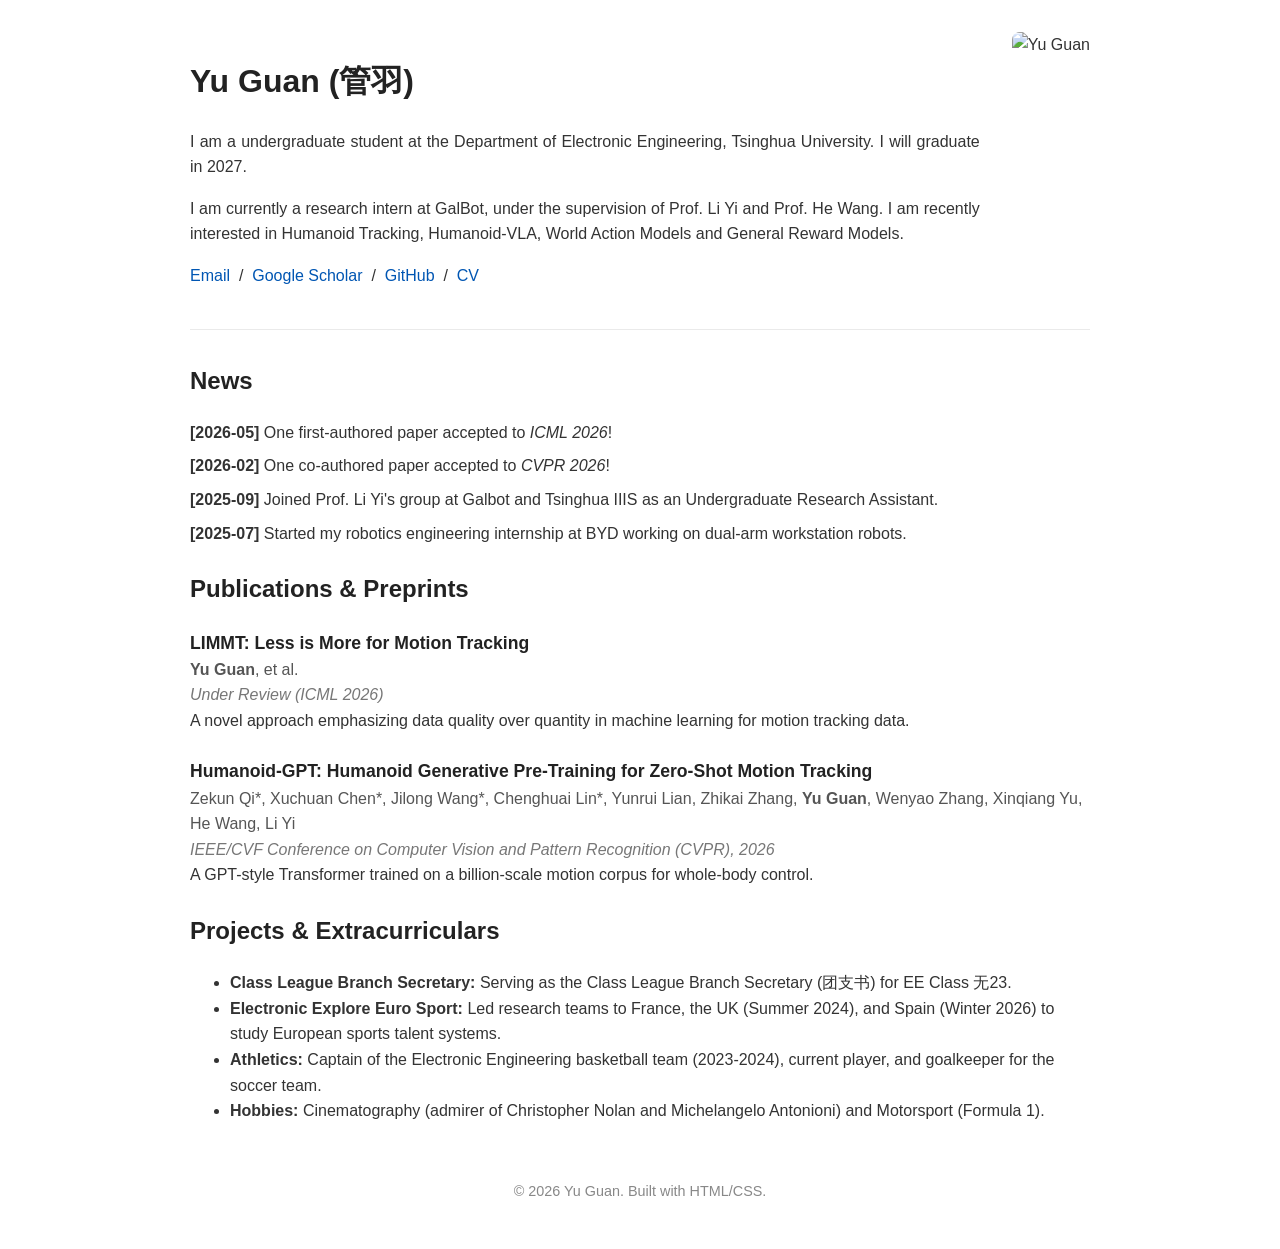
==== index.html @ f868281d "Update index.html" ====
<!DOCTYPE HTML>
<html lang="en">
<head>
  <meta charset="UTF-8">
  <title>Yu Guan (管羽) - Portfolio</title>
  <style>
    body { font-family: 'Helvetica Neue', Helvetica, Arial, sans-serif; line-height: 1.6; max-width: 900px; margin: 0 auto; padding: 2rem; color: #333; }
    h1, h2, h3 { color: #222; margin-top: 1.5rem; }
    .header { display: flex; align-items: flex-start; justify-content: space-between; border-bottom: 1px solid #eaeaea; padding-bottom: 1.5rem; margin-bottom: 2rem; }
    .bio-text { flex: 1; padding-right: 2rem; }
    .bio-text p { margin-bottom: 1rem; text-align: justify; }
    .profile-pic { width: 220px; border-radius: 8px; }
    a { color: #0056b3; text-decoration: none; }
    a:hover { text-decoration: underline; }
    .news-list, .pub-list { list-style-type: none; padding-left: 0; }
    .news-list li { margin-bottom: 0.5rem; }
    .pub-item { margin-bottom: 1.5rem; }
    .pub-title { font-weight: bold; font-size: 1.1em; color: #222; }
    .pub-authors { color: #555; }
    .pub-venue { font-style: italic; color: #777; }
  </style>
</head>
<body>

  <div class="header">
    <div class="bio-text">
      <h1>Yu Guan (管羽)</h1>
      <p>I am a undergraduate student at the Department of Electronic Engineering, Tsinghua University. I will graduate in 2027.</p>
      <p>I am currently a research intern at GalBot, under the supervision of Prof. Li Yi and Prof. He Wang. I am recently interested in Humanoid Tracking, Humanoid-VLA, World Action Models and General Reward Models.</p>
      <p>
        <a href="rainguan467@gmail.com">Email</a> &nbsp;/&nbsp;
        <a href="#">Google Scholar</a> &nbsp;/&nbsp;
        <a href="#">GitHub</a> &nbsp;/&nbsp;
        <a href="#">CV</a>
      </p>
    </div>
    <div>
      <img src="https://via.placeholder.com/220" alt="Yu Guan" class="profile-pic">
    </div>
  </div>

  <h2>News</h2>
  <ul class="news-list">
    <li><strong>[2026-05]</strong> One first-authored paper accepted to <em>ICML 2026</em>!</li>
    <li><strong>[2026-02]</strong> One co-authored paper accepted to <em>CVPR 2026</em>!</li>
    <li><strong>[2025-09]</strong> Joined Prof. Li Yi's group at Galbot and Tsinghua IIIS as an Undergraduate Research Assistant.</li>
    <li><strong>[2025-07]</strong> Started my robotics engineering internship at BYD working on dual-arm workstation robots.</li>
  </ul>

  <h2>Publications & Preprints</h2>
  <div class="pub-list">
    <div class="pub-item">
      <div class="pub-title">LIMMT: Less is More for Motion Tracking</div>
      <div class="pub-authors"><strong>Yu Guan</strong>, et al.</div>
      <div class="pub-venue">Under Review (ICML 2026)</div>
      <div>A novel approach emphasizing data quality over quantity in machine learning for motion tracking data.</div>
    </div>
    
    <div class="pub-item">
      <div class="pub-title">Humanoid-GPT: Humanoid Generative Pre-Training for Zero-Shot Motion Tracking</div>
      <div class="pub-authors">Zekun Qi*, Xuchuan Chen*, Jilong Wang*, Chenghuai Lin*, Yunrui Lian, Zhikai Zhang, <strong>Yu Guan</strong>, Wenyao Zhang, Xinqiang Yu, He Wang, Li Yi</div>
      <div class="pub-venue">IEEE/CVF Conference on Computer Vision and Pattern Recognition (CVPR), 2026</div>
      <div>A GPT-style Transformer trained on a billion-scale motion corpus for whole-body control.</div>
    </div>
  </div>

  <h2>Projects & Extracurriculars</h2>
  <ul>
    <li><strong>Class League Branch Secretary:</strong> Serving as the Class League Branch Secretary (团支书) for EE Class 无23.</li>
    <li><strong>Electronic Explore Euro Sport:</strong> Led research teams to France, the UK (Summer 2024), and Spain (Winter 2026) to study European sports talent systems.</li>
    <li><strong>Athletics:</strong> Captain of the Electronic Engineering basketball team (2023-2024), current player, and goalkeeper for the soccer team.</li>
    <li><strong>Hobbies:</strong> Cinematography (admirer of Christopher Nolan and Michelangelo Antonioni) and Motorsport (Formula 1).</li>
  </ul>

  <br>
  <p style="text-align: center; color: #888; font-size: 0.9em;">
    &copy; 2026 Yu Guan. Built with HTML/CSS.
  </p>

</body>
</html>
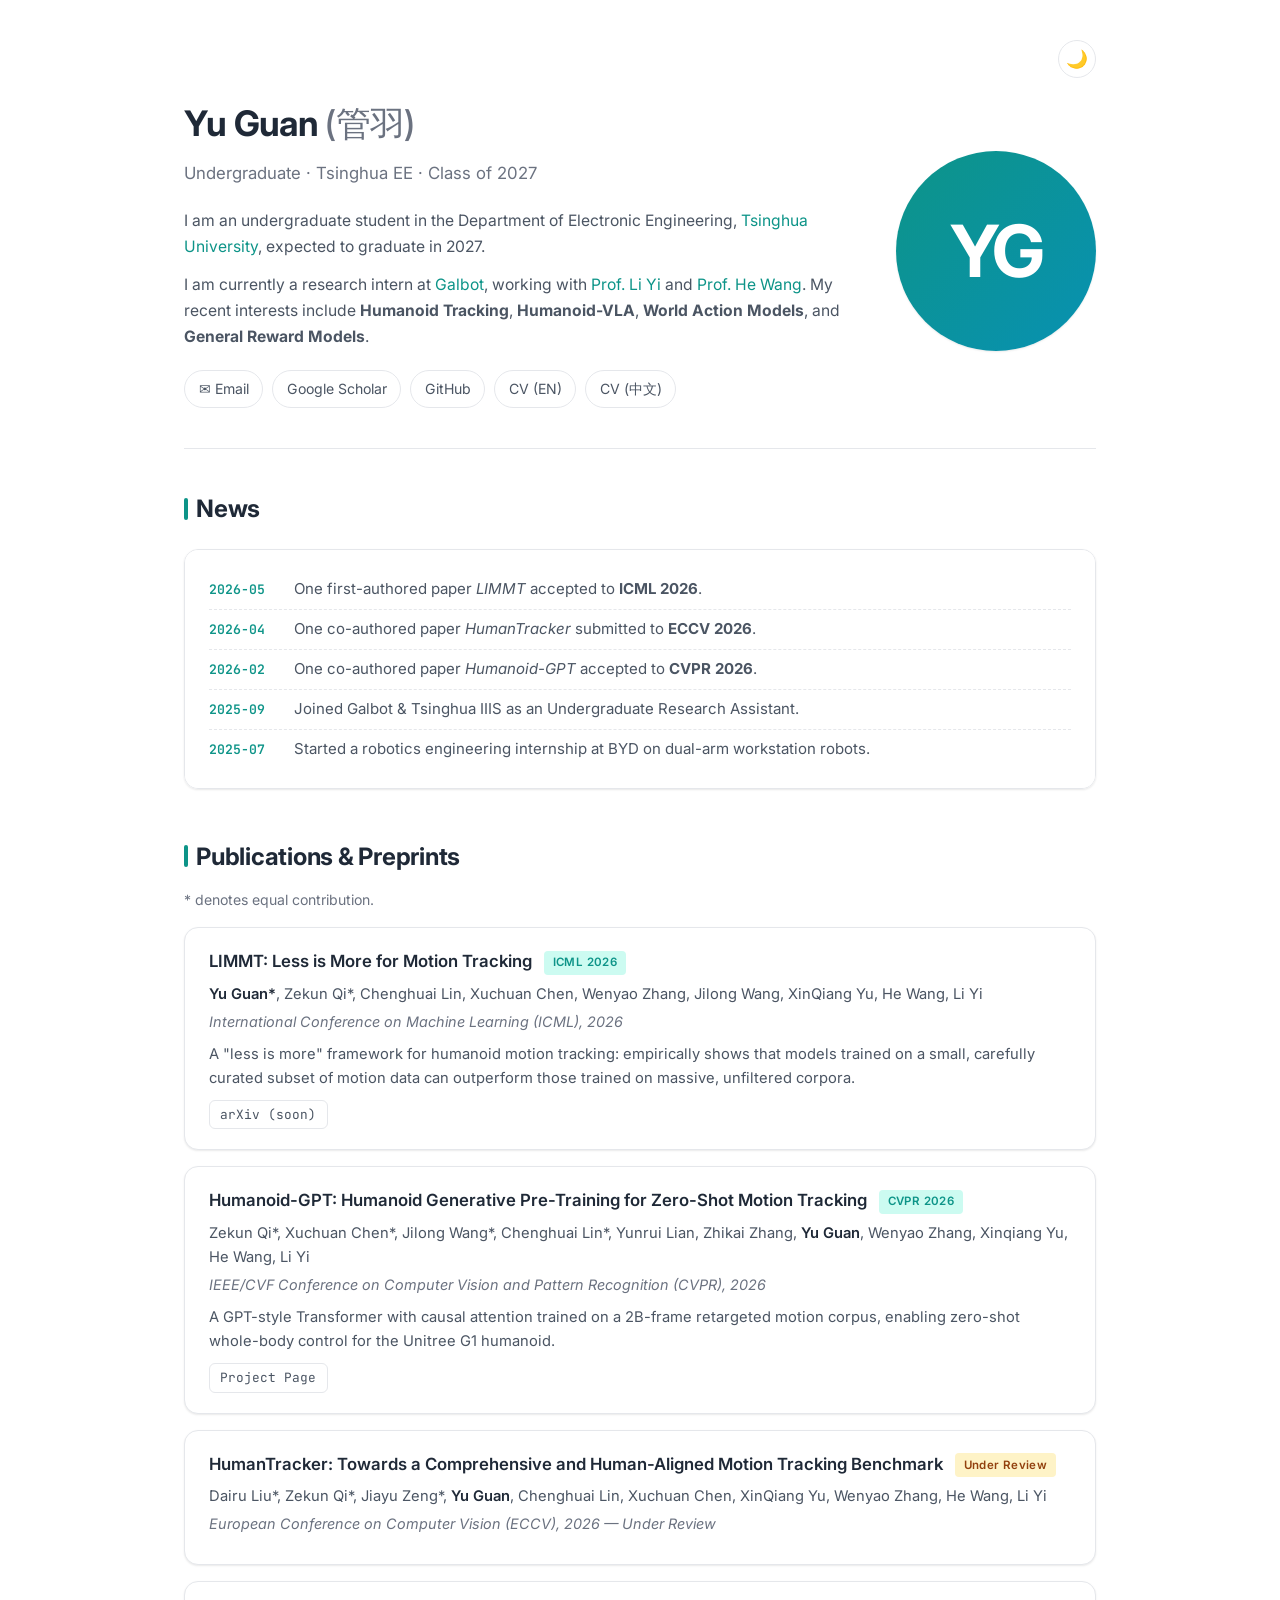
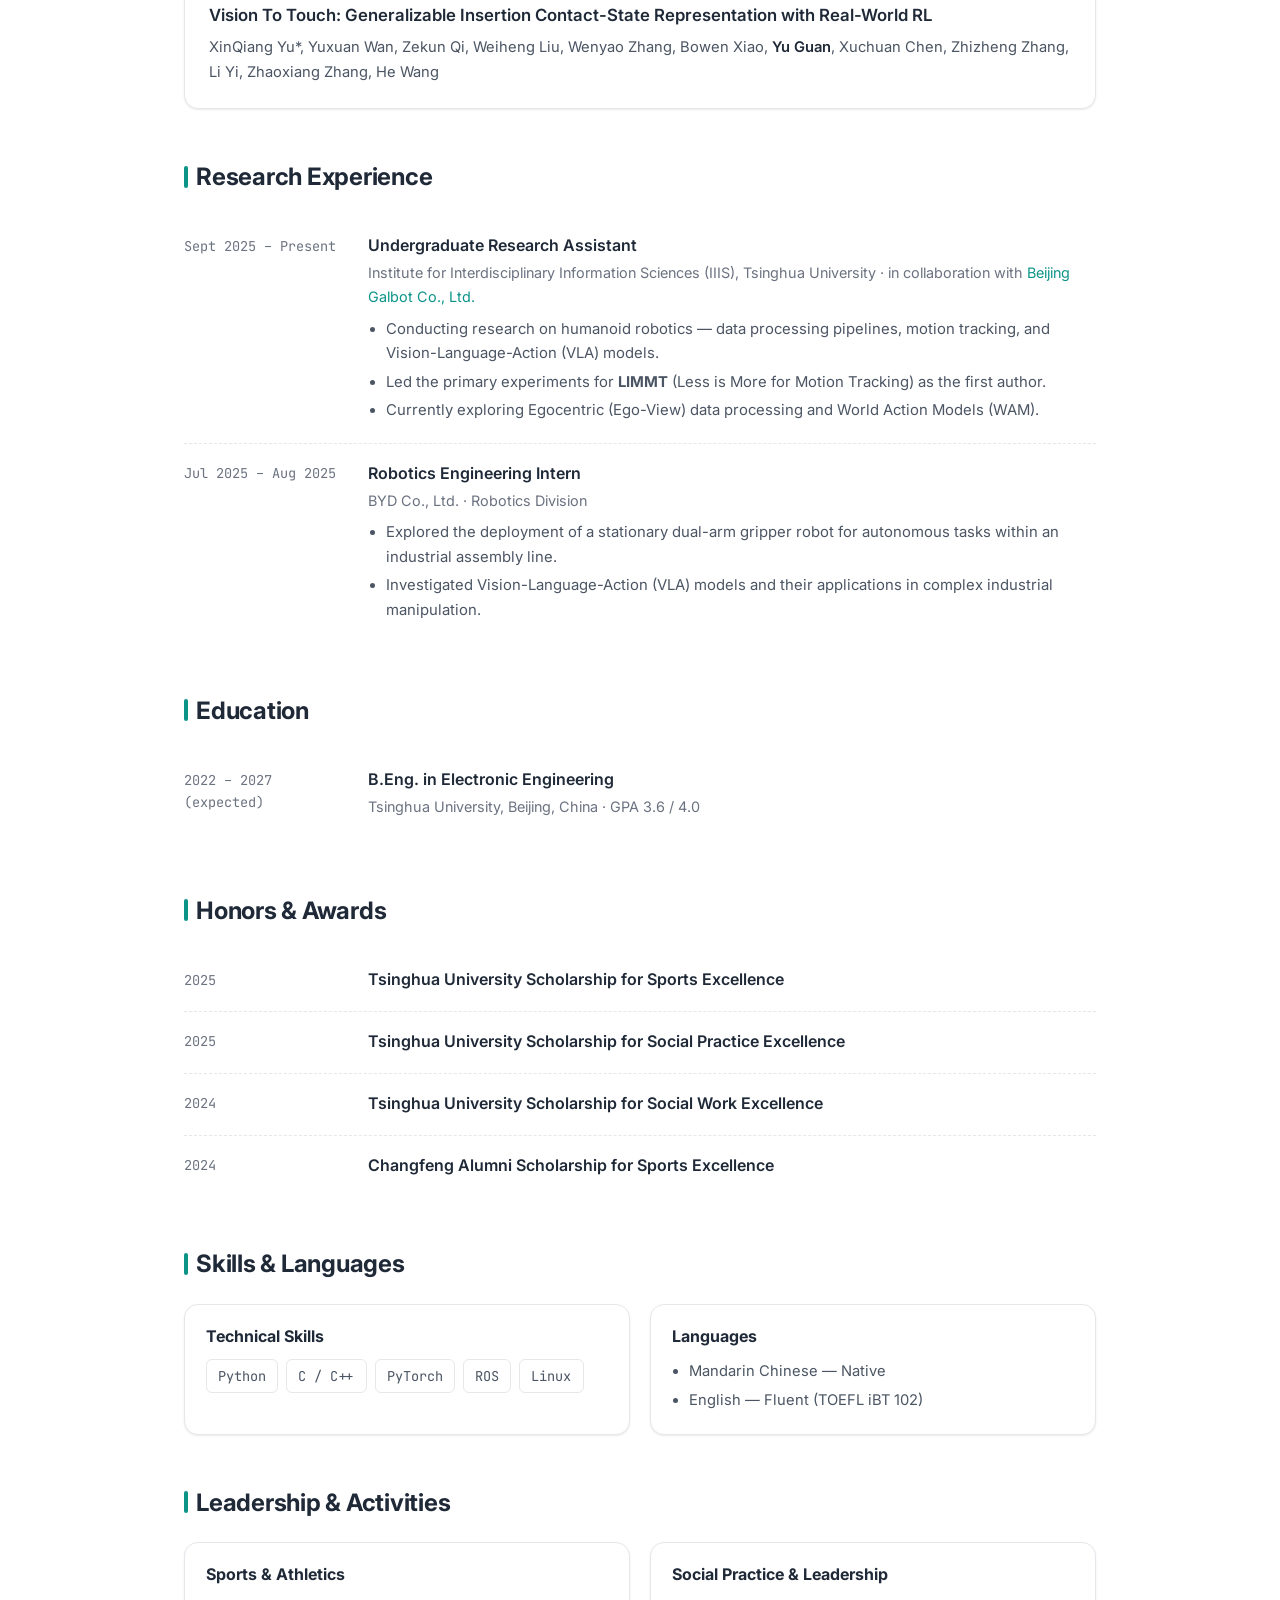
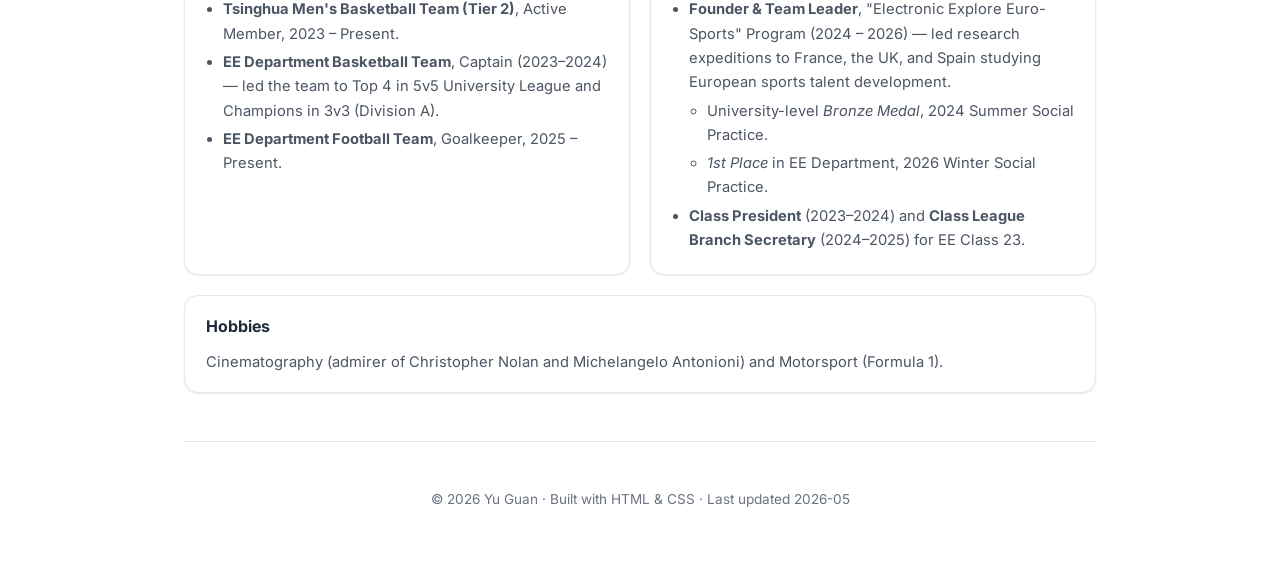
==== commit 2c1b799c: "Revamp homepage: full content, modern dark-mode UI, SEO - Rewrite index.html with a card-based respo" ====
--- a/index.html
+++ b/index.html
@@ -1,81 +1,695 @@
-<!DOCTYPE HTML>
+<!DOCTYPE html>
 <html lang="en">
 <head>
   <meta charset="UTF-8">
-  <title>Yu Guan (管羽) - Portfolio</title>
+  <meta name="viewport" content="width=device-width, initial-scale=1.0">
+  <meta name="description" content="Yu Guan (管羽) — Undergraduate at Tsinghua EE. Research on humanoid motion tracking, Vision-Language-Action models, and World Action Models.">
+  <meta name="author" content="Yu Guan">
+  <meta name="keywords" content="Yu Guan, 管羽, Tsinghua, Humanoid Robot, Motion Tracking, Embodied AI, VLA, World Action Models, LIMMT, Humanoid-GPT">
+
+  <meta property="og:type" content="profile">
+  <meta property="og:title" content="Yu Guan (管羽) | Tsinghua EE">
+  <meta property="og:description" content="Undergraduate researcher in humanoid motion tracking, VLA, and World Action Models at Tsinghua University.">
+  <meta property="og:url" content="https://giraffeguan.github.io/guanyu.github.io/">
+  <meta property="og:locale" content="en_US">
+
+  <meta name="twitter:card" content="summary">
+  <meta name="twitter:title" content="Yu Guan (管羽) | Tsinghua EE">
+  <meta name="twitter:description" content="Undergraduate researcher in humanoid motion tracking, VLA, and World Action Models at Tsinghua University.">
+
+  <link rel="canonical" href="https://giraffeguan.github.io/guanyu.github.io/">
+
+  <title>Yu Guan (管羽) | Tsinghua EE — Humanoid Robotics &amp; VLA</title>
+
+  <link rel="icon" href="data:image/svg+xml,<svg xmlns=%22http://www.w3.org/2000/svg%22 viewBox=%220 0 100 100%22><text y=%22.9em%22 font-size=%2290%22>🦒</text></svg>">
+
+  <script type="application/ld+json">
+  {
+    "@context": "https://schema.org",
+    "@type": "Person",
+    "name": "Yu Guan",
+    "alternateName": ["管羽", "Guan Yu"],
+    "url": "https://giraffeguan.github.io/guanyu.github.io/",
+    "image": "https://giraffeguan.github.io/guanyu.github.io/",
+    "jobTitle": "Undergraduate Research Assistant",
+    "description": "Undergraduate researcher at Tsinghua University, focusing on humanoid motion tracking, Vision-Language-Action (VLA) models, and World Action Models.",
+    "email": "mailto:rainguan467@gmail.com",
+    "alumniOf": {
+      "@type": "CollegeOrUniversity",
+      "name": "Tsinghua University",
+      "sameAs": "https://www.tsinghua.edu.cn/en/"
+    },
+    "affiliation": [
+      {
+        "@type": "CollegeOrUniversity",
+        "name": "Tsinghua University, Department of Electronic Engineering"
+      },
+      {
+        "@type": "Organization",
+        "name": "Beijing Galbot Co., Ltd.",
+        "url": "https://www.galbot.com/"
+      }
+    ],
+    "knowsAbout": [
+      "Humanoid Robotics",
+      "Motion Tracking",
+      "Vision-Language-Action Models",
+      "World Action Models",
+      "Embodied AI",
+      "Reinforcement Learning"
+    ],
+    "sameAs": [
+      "https://github.com/GiraffeGuan"
+    ]
+  }
+  </script>
+
+  <link rel="preconnect" href="https://fonts.googleapis.com">
+  <link rel="preconnect" href="https://fonts.gstatic.com" crossorigin>
+  <link href="https://fonts.googleapis.com/css2?family=Inter:wght@400;500;600;700&family=JetBrains+Mono:wght@400;500&display=swap" rel="stylesheet">
+
   <style>
-    body { font-family: 'Helvetica Neue', Helvetica, Arial, sans-serif; line-height: 1.6; max-width: 900px; margin: 0 auto; padding: 2rem; color: #333; }
-    h1, h2, h3 { color: #222; margin-top: 1.5rem; }
-    .header { display: flex; align-items: flex-start; justify-content: space-between; border-bottom: 1px solid #eaeaea; padding-bottom: 1.5rem; margin-bottom: 2rem; }
-    .bio-text { flex: 1; padding-right: 2rem; }
-    .bio-text p { margin-bottom: 1rem; text-align: justify; }
-    .profile-pic { width: 220px; border-radius: 8px; }
-    a { color: #0056b3; text-decoration: none; }
-    a:hover { text-decoration: underline; }
-    .news-list, .pub-list { list-style-type: none; padding-left: 0; }
-    .news-list li { margin-bottom: 0.5rem; }
-    .pub-item { margin-bottom: 1.5rem; }
-    .pub-title { font-weight: bold; font-size: 1.1em; color: #222; }
-    .pub-authors { color: #555; }
-    .pub-venue { font-style: italic; color: #777; }
+    :root {
+      --bg: #ffffff;
+      --bg-elev: #fafafa;
+      --bg-card: #ffffff;
+      --border: #e5e7eb;
+      --text: #1f2937;
+      --text-soft: #4b5563;
+      --text-mute: #6b7280;
+      --accent: #0d9488;
+      --accent-soft: #ccfbf1;
+      --shadow: 0 1px 3px rgba(0,0,0,.04), 0 1px 2px rgba(0,0,0,.06);
+      --shadow-hover: 0 10px 25px rgba(0,0,0,.08), 0 4px 10px rgba(0,0,0,.04);
+      --radius: 14px;
+    }
+
+    [data-theme="dark"] {
+      --bg: #0b1116;
+      --bg-elev: #111820;
+      --bg-card: #131c25;
+      --border: #1f2a36;
+      --text: #e5e7eb;
+      --text-soft: #cbd5e1;
+      --text-mute: #94a3b8;
+      --accent: #2dd4bf;
+      --accent-soft: #134e4a;
+      --shadow: 0 1px 3px rgba(0,0,0,.4), 0 1px 2px rgba(0,0,0,.3);
+      --shadow-hover: 0 10px 25px rgba(0,0,0,.5), 0 4px 10px rgba(0,0,0,.3);
+    }
+
+    * { box-sizing: border-box; }
+
+    html { scroll-behavior: smooth; }
+
+    body {
+      font-family: 'Inter', -apple-system, BlinkMacSystemFont, 'Segoe UI', Roboto, 'Helvetica Neue', Arial, sans-serif;
+      background: var(--bg);
+      color: var(--text);
+      line-height: 1.65;
+      margin: 0;
+      padding: 0;
+      -webkit-font-smoothing: antialiased;
+      transition: background-color .3s ease, color .3s ease;
+    }
+
+    .container {
+      max-width: 960px;
+      margin: 0 auto;
+      padding: 2.5rem 1.5rem 4rem;
+    }
+
+    a {
+      color: var(--accent);
+      text-decoration: none;
+      transition: opacity .15s ease;
+    }
+    a:hover { opacity: .75; text-decoration: underline; }
+
+    /* ==== Top bar ==== */
+    .topbar {
+      display: flex;
+      justify-content: flex-end;
+      align-items: center;
+      gap: .75rem;
+      margin-bottom: 1rem;
+    }
+    .theme-toggle {
+      background: var(--bg-card);
+      border: 1px solid var(--border);
+      color: var(--text-soft);
+      width: 38px; height: 38px;
+      border-radius: 50%;
+      cursor: pointer;
+      font-size: 1.1rem;
+      display: inline-flex; align-items: center; justify-content: center;
+      transition: all .2s ease;
+    }
+    .theme-toggle:hover {
+      color: var(--accent);
+      border-color: var(--accent);
+      transform: rotate(15deg);
+    }
+
+    /* ==== Header ==== */
+    .header {
+      display: grid;
+      grid-template-columns: 1fr 200px;
+      gap: 2.5rem;
+      align-items: center;
+      padding-bottom: 2.5rem;
+      border-bottom: 1px solid var(--border);
+      margin-bottom: 2.5rem;
+    }
+    .bio h1 {
+      font-size: 2.2rem;
+      font-weight: 700;
+      margin: 0 0 .5rem;
+      letter-spacing: -.02em;
+    }
+    .bio .subtitle {
+      color: var(--text-mute);
+      font-size: 1.05rem;
+      margin-bottom: 1.25rem;
+    }
+    .bio p {
+      color: var(--text-soft);
+      margin: .8rem 0;
+      font-size: .98rem;
+    }
+    .links {
+      display: flex;
+      flex-wrap: wrap;
+      gap: .55rem;
+      margin-top: 1.25rem;
+    }
+    .links a {
+      display: inline-flex;
+      align-items: center;
+      gap: .35rem;
+      padding: .4rem .85rem;
+      border: 1px solid var(--border);
+      border-radius: 999px;
+      font-size: .88rem;
+      color: var(--text-soft);
+      background: var(--bg-card);
+      transition: all .2s ease;
+    }
+    .links a:hover {
+      color: var(--accent);
+      border-color: var(--accent);
+      text-decoration: none;
+      transform: translateY(-1px);
+    }
+
+    .avatar {
+      width: 200px;
+      height: 200px;
+      border-radius: 50%;
+      background: linear-gradient(135deg, var(--accent) 0%, #0891b2 100%);
+      display: flex;
+      align-items: center;
+      justify-content: center;
+      color: #fff;
+      font-size: 4.5rem;
+      font-weight: 700;
+      letter-spacing: -.05em;
+      box-shadow: var(--shadow);
+      user-select: none;
+    }
+
+    /* ==== Sections ==== */
+    section { margin-bottom: 3rem; }
+
+    h2 {
+      font-size: 1.5rem;
+      font-weight: 700;
+      margin: 0 0 1.25rem;
+      letter-spacing: -.01em;
+      display: flex; align-items: center; gap: .5rem;
+    }
+    h2::before {
+      content: "";
+      width: 4px; height: 22px;
+      background: var(--accent);
+      border-radius: 2px;
+    }
+
+    /* ==== News ==== */
+    .news {
+      background: var(--bg-card);
+      border: 1px solid var(--border);
+      border-radius: var(--radius);
+      padding: 1.25rem 1.5rem;
+      max-height: 240px;
+      overflow-y: auto;
+      box-shadow: var(--shadow);
+    }
+    .news ul { list-style: none; padding: 0; margin: 0; }
+    .news li {
+      padding: .45rem 0;
+      border-bottom: 1px dashed var(--border);
+      font-size: .94rem;
+      color: var(--text-soft);
+    }
+    .news li:last-child { border-bottom: none; }
+    .news .date {
+      display: inline-block;
+      color: var(--accent);
+      font-family: 'JetBrains Mono', monospace;
+      font-size: .82rem;
+      font-weight: 600;
+      margin-right: .6rem;
+      min-width: 75px;
+    }
+
+    /* ==== Publications ==== */
+    .pub {
+      background: var(--bg-card);
+      border: 1px solid var(--border);
+      border-radius: var(--radius);
+      padding: 1.25rem 1.5rem;
+      margin-bottom: 1rem;
+      box-shadow: var(--shadow);
+      transition: box-shadow .25s ease, transform .25s ease, border-color .25s ease;
+    }
+    .pub:hover {
+      box-shadow: var(--shadow-hover);
+      transform: translateY(-2px);
+      border-color: var(--accent);
+    }
+    .pub-title {
+      font-size: 1.05rem;
+      font-weight: 600;
+      color: var(--text);
+      margin-bottom: .35rem;
+    }
+    .pub-authors {
+      color: var(--text-soft);
+      font-size: .92rem;
+      margin-bottom: .25rem;
+    }
+    .pub-authors .me { color: var(--text); font-weight: 600; }
+    .pub-venue {
+      font-style: italic;
+      color: var(--text-mute);
+      font-size: .9rem;
+      margin-bottom: .5rem;
+    }
+    .pub-tldr {
+      color: var(--text-soft);
+      font-size: .92rem;
+      margin: .35rem 0 .6rem;
+    }
+    .pub-links { display: flex; flex-wrap: wrap; gap: .4rem; }
+    .pub-links a {
+      font-size: .8rem;
+      padding: .2rem .65rem;
+      border: 1px solid var(--border);
+      border-radius: 6px;
+      color: var(--text-soft);
+      font-family: 'JetBrains Mono', monospace;
+    }
+    .pub-links a:hover {
+      background: var(--accent);
+      color: #fff;
+      border-color: var(--accent);
+      text-decoration: none;
+    }
+    .badge {
+      display: inline-block;
+      font-size: .72rem;
+      font-weight: 600;
+      padding: .15rem .55rem;
+      border-radius: 4px;
+      background: var(--accent-soft);
+      color: var(--accent);
+      margin-left: .5rem;
+      vertical-align: middle;
+      letter-spacing: .03em;
+    }
+
+    /* ==== Experience / Awards / Activities ==== */
+    .item {
+      display: grid;
+      grid-template-columns: 160px 1fr;
+      gap: 1.5rem;
+      padding: 1rem 0;
+      border-bottom: 1px dashed var(--border);
+    }
+    .item:last-child { border-bottom: none; }
+    .item .when {
+      font-family: 'JetBrains Mono', monospace;
+      font-size: .85rem;
+      color: var(--text-mute);
+      padding-top: .15rem;
+    }
+    .item .what .role {
+      font-weight: 600;
+      color: var(--text);
+      font-size: 1rem;
+      margin-bottom: .15rem;
+    }
+    .item .what .org {
+      color: var(--text-mute);
+      font-size: .9rem;
+      margin-bottom: .5rem;
+    }
+    .item .what ul {
+      margin: .4rem 0 0;
+      padding-left: 1.1rem;
+      color: var(--text-soft);
+      font-size: .93rem;
+    }
+    .item .what ul li { margin-bottom: .25rem; }
+
+    /* ==== Skills tags ==== */
+    .tags { display: flex; flex-wrap: wrap; gap: .5rem; }
+    .tag {
+      display: inline-block;
+      padding: .3rem .7rem;
+      background: var(--bg-card);
+      border: 1px solid var(--border);
+      border-radius: 6px;
+      font-size: .85rem;
+      color: var(--text-soft);
+      font-family: 'JetBrains Mono', monospace;
+    }
+
+    .two-col {
+      display: grid;
+      grid-template-columns: 1fr 1fr;
+      gap: 1.25rem;
+    }
+    .panel {
+      background: var(--bg-card);
+      border: 1px solid var(--border);
+      border-radius: var(--radius);
+      padding: 1.1rem 1.3rem;
+      box-shadow: var(--shadow);
+    }
+    .panel h3 {
+      margin: 0 0 .65rem;
+      font-size: 1rem;
+      color: var(--text);
+    }
+    .panel ul { margin: 0; padding-left: 1.1rem; color: var(--text-soft); font-size: .92rem; }
+    .panel ul li { margin-bottom: .25rem; }
+
+    /* ==== Footer ==== */
+    footer {
+      text-align: center;
+      color: var(--text-mute);
+      font-size: .85rem;
+      padding-top: 2rem;
+      border-top: 1px solid var(--border);
+    }
+
+    /* ==== Responsive ==== */
+    @media (max-width: 720px) {
+      .container { padding: 1.5rem 1rem 3rem; }
+      .header {
+        grid-template-columns: 1fr;
+        gap: 1.5rem;
+        text-align: center;
+      }
+      .avatar { width: 140px; height: 140px; font-size: 3rem; margin: 0 auto; order: -1; }
+      .links { justify-content: center; }
+      .item { grid-template-columns: 1fr; gap: .35rem; }
+      .item .when { font-size: .8rem; }
+      .two-col { grid-template-columns: 1fr; }
+      .bio h1 { font-size: 1.8rem; }
+    }
   </style>
 </head>
 <body>
-
-  <div class="header">
-    <div class="bio-text">
-      <h1>Yu Guan (管羽)</h1>
-      <p>I am a undergraduate student at the Department of Electronic Engineering, Tsinghua University. I will graduate in 2027.</p>
-      <p>I am currently a research intern at GalBot, under the supervision of Prof. Li Yi and Prof. He Wang. I am recently interested in Humanoid Tracking, Humanoid-VLA, World Action Models and General Reward Models.</p>
-      <p>
-        <a href="rainguan467@gmail.com">Email</a> &nbsp;/&nbsp;
-        <a href="#">Google Scholar</a> &nbsp;/&nbsp;
-        <a href="#">GitHub</a> &nbsp;/&nbsp;
-        <a href="#">CV</a>
-      </p>
+  <div class="container">
+
+    <div class="topbar">
+      <button class="theme-toggle" id="themeToggle" aria-label="Toggle dark mode" title="Toggle dark mode">🌙</button>
     </div>
-    <div>
-      <img src="https://via.placeholder.com/220" alt="Yu Guan" class="profile-pic">
-    </div>
+
+    <!-- ============== HEADER ============== -->
+    <header class="header">
+      <div class="bio">
+        <h1>Yu Guan <span style="color:var(--text-mute); font-weight:500;">(管羽)</span></h1>
+        <div class="subtitle">Undergraduate · Tsinghua EE · Class of 2027</div>
+
+        <p>
+          I am an undergraduate student in the Department of Electronic Engineering,
+          <a href="https://www.tsinghua.edu.cn/en/" target="_blank" rel="noopener">Tsinghua University</a>,
+          expected to graduate in 2027.
+        </p>
+        <p>
+          I am currently a research intern at <a href="https://www.galbot.com/" target="_blank" rel="noopener">Galbot</a>,
+          working with <a href="#" target="_blank" rel="noopener">Prof. Li Yi</a> and
+          <a href="#" target="_blank" rel="noopener">Prof. He Wang</a>.
+          My recent interests include <strong>Humanoid Tracking</strong>,
+          <strong>Humanoid-VLA</strong>, <strong>World Action Models</strong>,
+          and <strong>General Reward Models</strong>.
+        </p>
+
+        <div class="links">
+          <a href="mailto:rainguan467@gmail.com">✉ Email</a>
+          <a href="#" target="_blank" rel="noopener">Google Scholar</a>
+          <a href="https://github.com/GiraffeGuan" target="_blank" rel="noopener">GitHub</a>
+          <a href="assets/Yu_Guan_CV.pdf" target="_blank" rel="noopener">CV (EN)</a>
+          <a href="assets/管羽_CV.pdf" target="_blank" rel="noopener">CV (中文)</a>
+        </div>
+      </div>
+
+      <div class="avatar" aria-label="Yu Guan avatar placeholder">YG</div>
+    </header>
+
+    <!-- ============== NEWS ============== -->
+    <section id="news">
+      <h2>News</h2>
+      <div class="news">
+        <ul>
+          <li><span class="date">2026-05</span>One first-authored paper <em>LIMMT</em> accepted to <strong>ICML 2026</strong>.</li>
+          <li><span class="date">2026-04</span>One co-authored paper <em>HumanTracker</em> submitted to <strong>ECCV 2026</strong>.</li>
+          <li><span class="date">2026-02</span>One co-authored paper <em>Humanoid-GPT</em> accepted to <strong>CVPR 2026</strong>.</li>
+          <li><span class="date">2025-09</span>Joined Galbot &amp; Tsinghua IIIS as an Undergraduate Research Assistant.</li>
+          <li><span class="date">2025-07</span>Started a robotics engineering internship at BYD on dual-arm workstation robots.</li>
+        </ul>
+      </div>
+    </section>
+
+    <!-- ============== PUBLICATIONS ============== -->
+    <section id="publications">
+      <h2>Publications &amp; Preprints</h2>
+      <p style="color:var(--text-mute); font-size:.88rem; margin:-.5rem 0 1rem;">* denotes equal contribution.</p>
+
+      <div class="pub">
+        <div class="pub-title">
+          LIMMT: Less is More for Motion Tracking
+          <span class="badge">ICML 2026</span>
+        </div>
+        <div class="pub-authors">
+          <span class="me">Yu Guan*</span>, Zekun Qi*, Chenghuai Lin, Xuchuan Chen, Wenyao Zhang,
+          Jilong Wang, XinQiang Yu, He Wang, Li Yi
+        </div>
+        <div class="pub-venue">International Conference on Machine Learning (ICML), 2026</div>
+        <div class="pub-tldr">
+          A "less is more" framework for humanoid motion tracking: empirically shows that models trained
+          on a small, carefully curated subset of motion data can outperform those trained on massive,
+          unfiltered corpora.
+        </div>
+        <div class="pub-links">
+          <a href="#" target="_blank" rel="noopener">arXiv (soon)</a>
+        </div>
+      </div>
+
+      <div class="pub">
+        <div class="pub-title">
+          Humanoid-GPT: Humanoid Generative Pre-Training for Zero-Shot Motion Tracking
+          <span class="badge">CVPR 2026</span>
+        </div>
+        <div class="pub-authors">
+          Zekun Qi*, Xuchuan Chen*, Jilong Wang*, Chenghuai Lin*, Yunrui Lian, Zhikai Zhang,
+          <span class="me">Yu Guan</span>, Wenyao Zhang, Xinqiang Yu, He Wang, Li Yi
+        </div>
+        <div class="pub-venue">IEEE/CVF Conference on Computer Vision and Pattern Recognition (CVPR), 2026</div>
+        <div class="pub-tldr">
+          A GPT-style Transformer with causal attention trained on a 2B-frame retargeted motion corpus,
+          enabling zero-shot whole-body control for the Unitree G1 humanoid.
+        </div>
+        <div class="pub-links">
+          <a href="https://qizekun.github.io/humanoid-gpt/" target="_blank" rel="noopener">Project Page</a>
+        </div>
+      </div>
+
+      <div class="pub">
+        <div class="pub-title">
+          HumanTracker: Towards a Comprehensive and Human-Aligned Motion Tracking Benchmark
+          <span class="badge" style="background:#fef3c7; color:#92400e;">Under Review</span>
+        </div>
+        <div class="pub-authors">
+          Dairu Liu*, Zekun Qi*, Jiayu Zeng*, <span class="me">Yu Guan</span>, Chenghuai Lin,
+          Xuchuan Chen, XinQiang Yu, Wenyao Zhang, He Wang, Li Yi
+        </div>
+        <div class="pub-venue">European Conference on Computer Vision (ECCV), 2026 — Under Review</div>
+      </div>
+
+      <div class="pub">
+        <div class="pub-title">
+          Vision To Touch: Generalizable Insertion Contact-State Representation with Real-World RL
+        </div>
+        <div class="pub-authors">
+          XinQiang Yu*, Yuxuan Wan, Zekun Qi, Weiheng Liu, Wenyao Zhang, Bowen Xiao,
+          <span class="me">Yu Guan</span>, Xuchuan Chen, Zhizheng Zhang, Li Yi, Zhaoxiang Zhang, He Wang
+        </div>
+      </div>
+    </section>
+
+    <!-- ============== EXPERIENCE ============== -->
+    <section id="experience">
+      <h2>Research Experience</h2>
+
+      <div class="item">
+        <div class="when">Sept 2025 – Present</div>
+        <div class="what">
+          <div class="role">Undergraduate Research Assistant</div>
+          <div class="org">Institute for Interdisciplinary Information Sciences (IIIS), Tsinghua University · in collaboration with <a href="https://www.galbot.com/" target="_blank" rel="noopener">Beijing Galbot Co., Ltd.</a></div>
+          <ul>
+            <li>Conducting research on humanoid robotics — data processing pipelines, motion tracking, and Vision-Language-Action (VLA) models.</li>
+            <li>Led the primary experiments for <strong>LIMMT</strong> (Less is More for Motion Tracking) as the first author.</li>
+            <li>Currently exploring Egocentric (Ego-View) data processing and World Action Models (WAM).</li>
+          </ul>
+        </div>
+      </div>
+
+      <div class="item">
+        <div class="when">Jul 2025 – Aug 2025</div>
+        <div class="what">
+          <div class="role">Robotics Engineering Intern</div>
+          <div class="org">BYD Co., Ltd. · Robotics Division</div>
+          <ul>
+            <li>Explored the deployment of a stationary dual-arm gripper robot for autonomous tasks within an industrial assembly line.</li>
+            <li>Investigated Vision-Language-Action (VLA) models and their applications in complex industrial manipulation.</li>
+          </ul>
+        </div>
+      </div>
+    </section>
+
+    <!-- ============== EDUCATION ============== -->
+    <section id="education">
+      <h2>Education</h2>
+      <div class="item">
+        <div class="when">2022 – 2027 (expected)</div>
+        <div class="what">
+          <div class="role">B.Eng. in Electronic Engineering</div>
+          <div class="org">Tsinghua University, Beijing, China · GPA 3.6 / 4.0</div>
+        </div>
+      </div>
+    </section>
+
+    <!-- ============== HONORS ============== -->
+    <section id="honors">
+      <h2>Honors &amp; Awards</h2>
+      <div class="item">
+        <div class="when">2025</div>
+        <div class="what"><div class="role">Tsinghua University Scholarship for Sports Excellence</div></div>
+      </div>
+      <div class="item">
+        <div class="when">2025</div>
+        <div class="what"><div class="role">Tsinghua University Scholarship for Social Practice Excellence</div></div>
+      </div>
+      <div class="item">
+        <div class="when">2024</div>
+        <div class="what"><div class="role">Tsinghua University Scholarship for Social Work Excellence</div></div>
+      </div>
+      <div class="item">
+        <div class="when">2024</div>
+        <div class="what"><div class="role">Changfeng Alumni Scholarship for Sports Excellence</div></div>
+      </div>
+    </section>
+
+    <!-- ============== SKILLS & LANGUAGES ============== -->
+    <section id="skills">
+      <h2>Skills &amp; Languages</h2>
+      <div class="two-col">
+        <div class="panel">
+          <h3>Technical Skills</h3>
+          <div class="tags">
+            <span class="tag">Python</span>
+            <span class="tag">C / C++</span>
+            <span class="tag">PyTorch</span>
+            <span class="tag">ROS</span>
+            <span class="tag">Linux</span>
+          </div>
+        </div>
+        <div class="panel">
+          <h3>Languages</h3>
+          <ul>
+            <li>Mandarin Chinese — Native</li>
+            <li>English — Fluent (TOEFL iBT 102)</li>
+          </ul>
+        </div>
+      </div>
+    </section>
+
+    <!-- ============== ACTIVITIES ============== -->
+    <section id="activities">
+      <h2>Leadership &amp; Activities</h2>
+
+      <div class="two-col">
+        <div class="panel">
+          <h3>Sports &amp; Athletics</h3>
+          <ul>
+            <li><strong>Tsinghua Men's Basketball Team (Tier 2)</strong>, Active Member, 2023 – Present.</li>
+            <li><strong>EE Department Basketball Team</strong>, Captain (2023–2024) — led the team to Top 4 in 5v5 University League and Champions in 3v3 (Division A).</li>
+            <li><strong>EE Department Football Team</strong>, Goalkeeper, 2025 – Present.</li>
+          </ul>
+        </div>
+
+        <div class="panel">
+          <h3>Social Practice &amp; Leadership</h3>
+          <ul>
+            <li><strong>Founder &amp; Team Leader</strong>, "Electronic Explore Euro-Sports" Program (2024 – 2026) — led research expeditions to France, the UK, and Spain studying European sports talent development.
+              <ul style="margin-top:.25rem;">
+                <li>University-level <em>Bronze Medal</em>, 2024 Summer Social Practice.</li>
+                <li><em>1st Place</em> in EE Department, 2026 Winter Social Practice.</li>
+              </ul>
+            </li>
+            <li><strong>Class President</strong> (2023–2024) and <strong>Class League Branch Secretary</strong> (2024–2025) for EE Class 23.</li>
+          </ul>
+        </div>
+      </div>
+
+      <div class="panel" style="margin-top:1.25rem;">
+        <h3>Hobbies</h3>
+        <p style="margin:0; color:var(--text-soft); font-size:.92rem;">
+          Cinematography (admirer of Christopher Nolan and Michelangelo Antonioni) and Motorsport (Formula 1).
+        </p>
+      </div>
+    </section>
+
+    <footer>
+      <p>&copy; <span id="year"></span> Yu Guan · Built with HTML &amp; CSS · Last updated <span id="updated"></span></p>
+    </footer>
   </div>
 
-  <h2>News</h2>
-  <ul class="news-list">
-    <li><strong>[2026-05]</strong> One first-authored paper accepted to <em>ICML 2026</em>!</li>
-    <li><strong>[2026-02]</strong> One co-authored paper accepted to <em>CVPR 2026</em>!</li>
-    <li><strong>[2025-09]</strong> Joined Prof. Li Yi's group at Galbot and Tsinghua IIIS as an Undergraduate Research Assistant.</li>
-    <li><strong>[2025-07]</strong> Started my robotics engineering internship at BYD working on dual-arm workstation robots.</li>
-  </ul>
-
-  <h2>Publications & Preprints</h2>
-  <div class="pub-list">
-    <div class="pub-item">
-      <div class="pub-title">LIMMT: Less is More for Motion Tracking</div>
-      <div class="pub-authors"><strong>Yu Guan</strong>, et al.</div>
-      <div class="pub-venue">Under Review (ICML 2026)</div>
-      <div>A novel approach emphasizing data quality over quantity in machine learning for motion tracking data.</div>
-    </div>
-    
-    <div class="pub-item">
-      <div class="pub-title">Humanoid-GPT: Humanoid Generative Pre-Training for Zero-Shot Motion Tracking</div>
-      <div class="pub-authors">Zekun Qi*, Xuchuan Chen*, Jilong Wang*, Chenghuai Lin*, Yunrui Lian, Zhikai Zhang, <strong>Yu Guan</strong>, Wenyao Zhang, Xinqiang Yu, He Wang, Li Yi</div>
-      <div class="pub-venue">IEEE/CVF Conference on Computer Vision and Pattern Recognition (CVPR), 2026</div>
-      <div>A GPT-style Transformer trained on a billion-scale motion corpus for whole-body control.</div>
-    </div>
-  </div>
-
-  <h2>Projects & Extracurriculars</h2>
-  <ul>
-    <li><strong>Class League Branch Secretary:</strong> Serving as the Class League Branch Secretary (团支书) for EE Class 无23.</li>
-    <li><strong>Electronic Explore Euro Sport:</strong> Led research teams to France, the UK (Summer 2024), and Spain (Winter 2026) to study European sports talent systems.</li>
-    <li><strong>Athletics:</strong> Captain of the Electronic Engineering basketball team (2023-2024), current player, and goalkeeper for the soccer team.</li>
-    <li><strong>Hobbies:</strong> Cinematography (admirer of Christopher Nolan and Michelangelo Antonioni) and Motorsport (Formula 1).</li>
-  </ul>
-
-  <br>
-  <p style="text-align: center; color: #888; font-size: 0.9em;">
-    &copy; 2026 Yu Guan. Built with HTML/CSS.
-  </p>
-
+  <script>
+    (function () {
+      const root = document.documentElement;
+      const btn = document.getElementById('themeToggle');
+      const stored = localStorage.getItem('theme');
+      const prefersDark = window.matchMedia('(prefers-color-scheme: dark)').matches;
+      const initial = stored || (prefersDark ? 'dark' : 'light');
+      root.setAttribute('data-theme', initial);
+      btn.textContent = initial === 'dark' ? '☀' : '🌙';
+
+      btn.addEventListener('click', () => {
+        const next = root.getAttribute('data-theme') === 'dark' ? 'light' : 'dark';
+        root.setAttribute('data-theme', next);
+        localStorage.setItem('theme', next);
+        btn.textContent = next === 'dark' ? '☀' : '🌙';
+      });
+
+      document.getElementById('year').textContent = new Date().getFullYear();
+      document.getElementById('updated').textContent = '2026-05';
+    })();
+  </script>
 </body>
 </html>
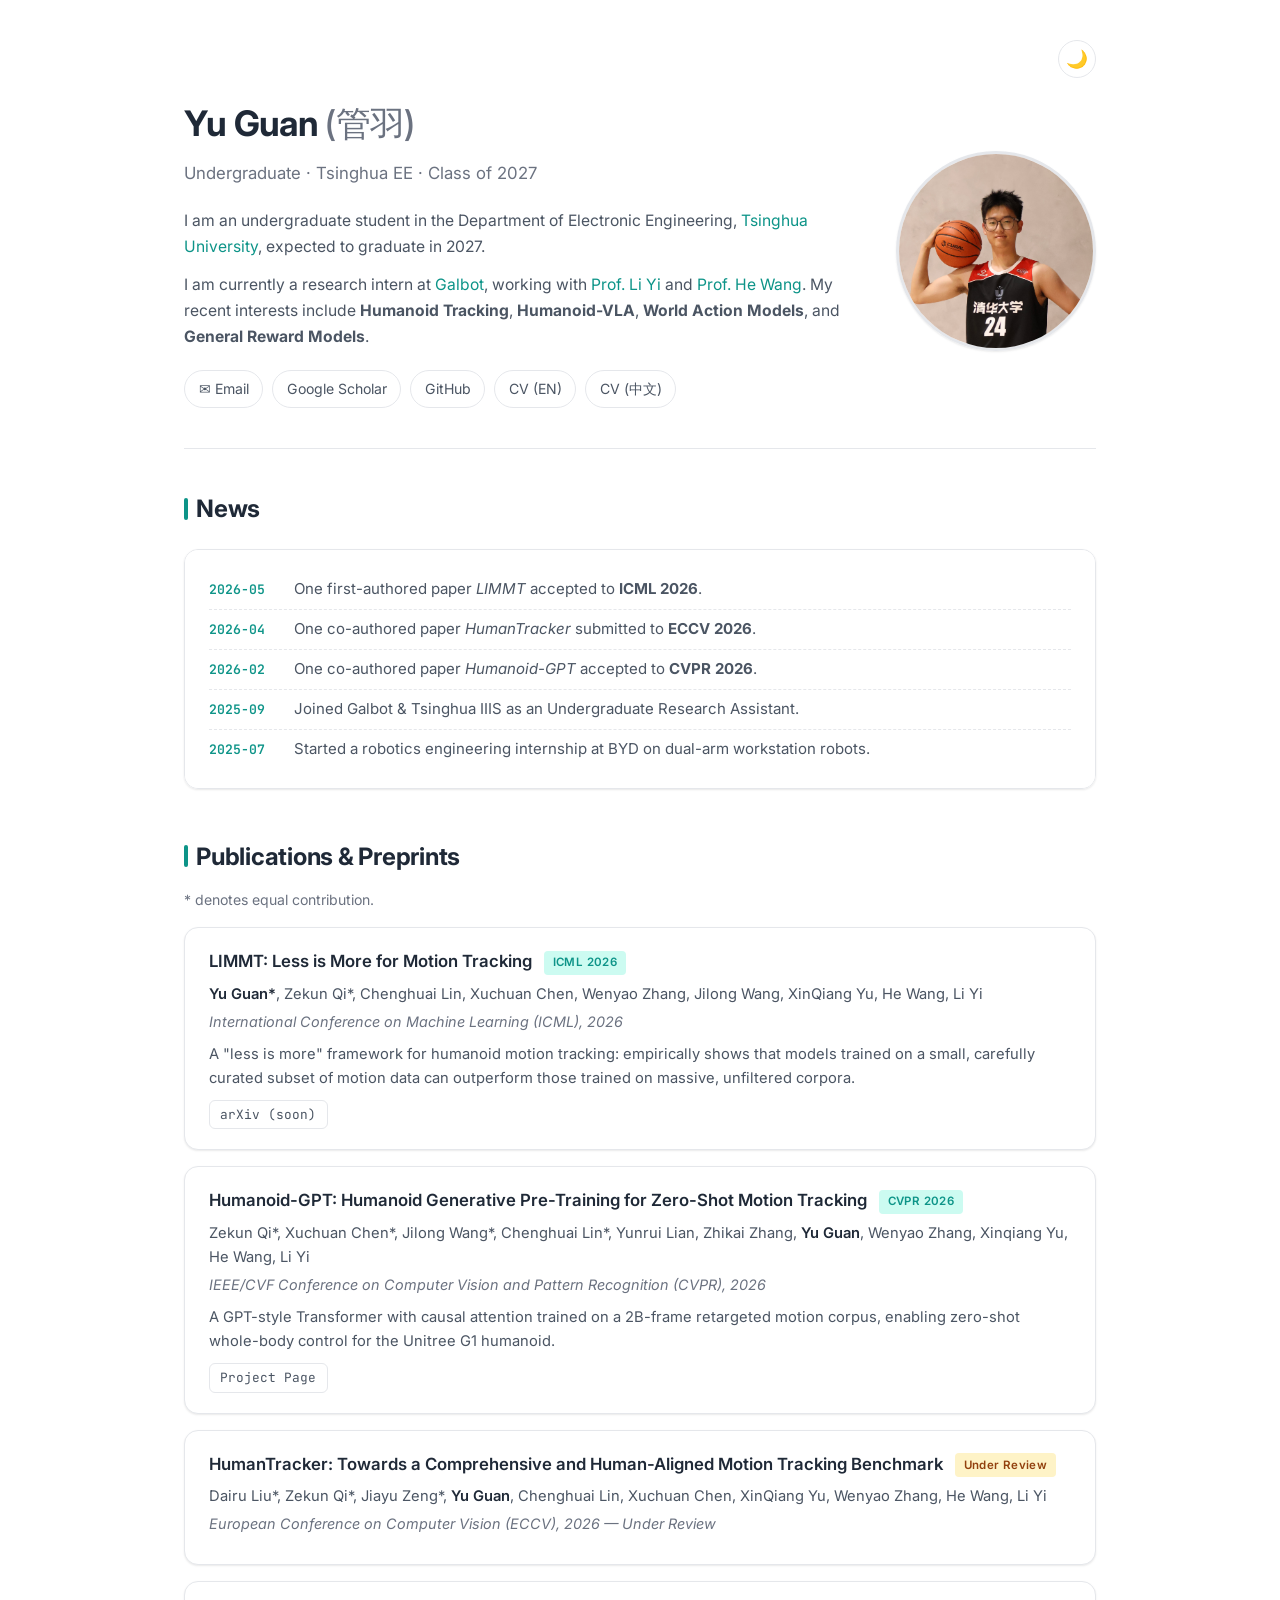
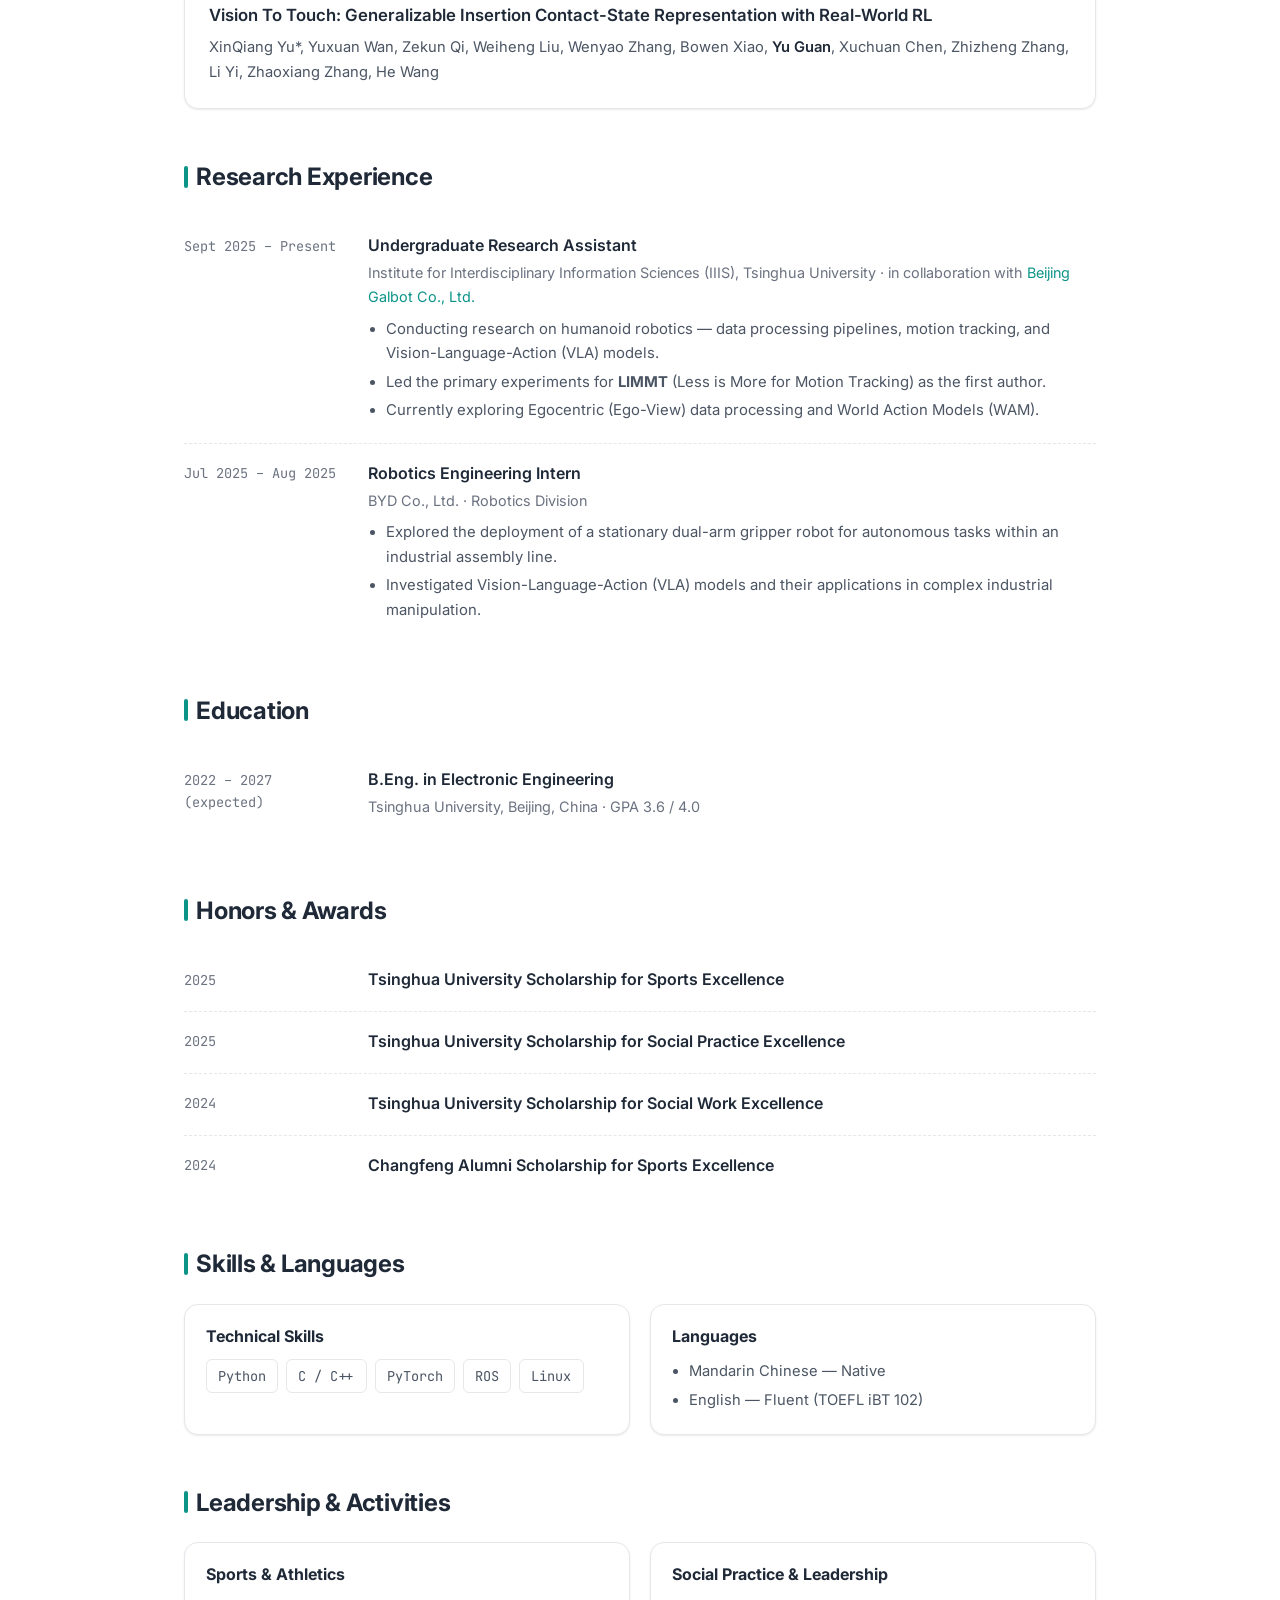
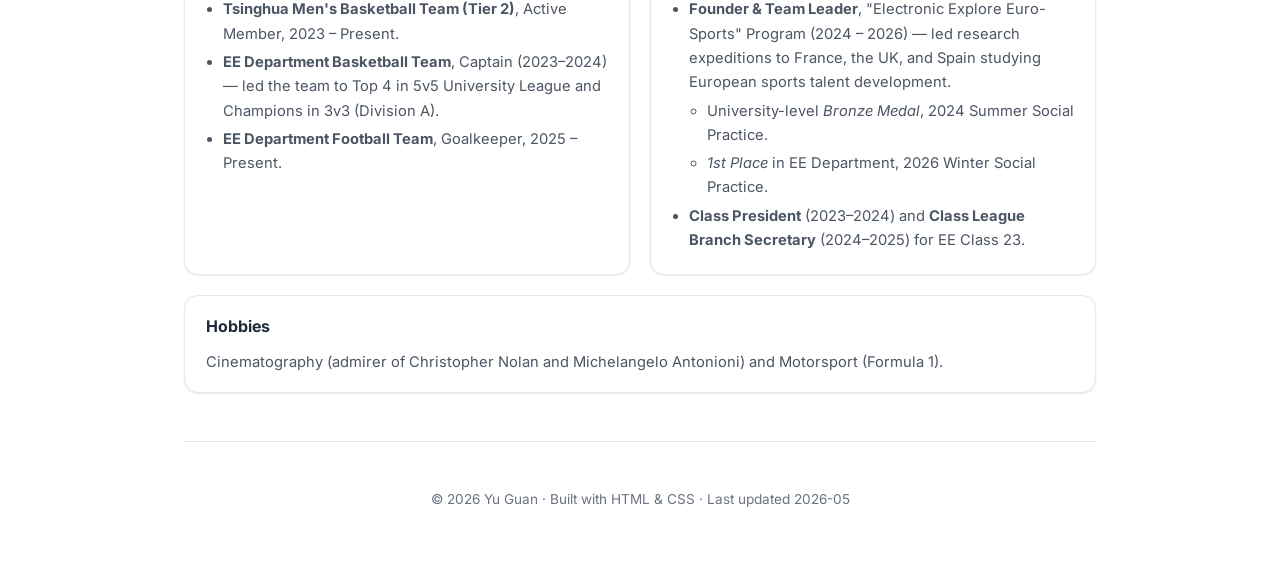
==== commit 0c34741c: "Point site at user Pages URL; add profile photo and OG image Use https://giraffeguan.github.io/ in c" ====
--- a/index.html
+++ b/index.html
@@ -10,14 +10,16 @@
   <meta property="og:type" content="profile">
   <meta property="og:title" content="Yu Guan (管羽) | Tsinghua EE">
   <meta property="og:description" content="Undergraduate researcher in humanoid motion tracking, VLA, and World Action Models at Tsinghua University.">
-  <meta property="og:url" content="https://giraffeguan.github.io/guanyu.github.io/">
+  <meta property="og:image" content="https://giraffeguan.github.io/assets/avatar.jpg">
+  <meta property="og:url" content="https://giraffeguan.github.io/">
   <meta property="og:locale" content="en_US">
 
   <meta name="twitter:card" content="summary">
   <meta name="twitter:title" content="Yu Guan (管羽) | Tsinghua EE">
   <meta name="twitter:description" content="Undergraduate researcher in humanoid motion tracking, VLA, and World Action Models at Tsinghua University.">
-
-  <link rel="canonical" href="https://giraffeguan.github.io/guanyu.github.io/">
+  <meta name="twitter:image" content="https://giraffeguan.github.io/assets/avatar.jpg">
+
+  <link rel="canonical" href="https://giraffeguan.github.io/">
 
   <title>Yu Guan (管羽) | Tsinghua EE — Humanoid Robotics &amp; VLA</title>
 
@@ -29,8 +31,8 @@
     "@type": "Person",
     "name": "Yu Guan",
     "alternateName": ["管羽", "Guan Yu"],
-    "url": "https://giraffeguan.github.io/guanyu.github.io/",
-    "image": "https://giraffeguan.github.io/guanyu.github.io/",
+    "url": "https://giraffeguan.github.io/",
+    "image": "https://giraffeguan.github.io/assets/avatar.jpg",
     "jobTitle": "Undergraduate Research Assistant",
     "description": "Undergraduate researcher at Tsinghua University, focusing on humanoid motion tracking, Vision-Language-Action (VLA) models, and World Action Models.",
     "email": "mailto:rainguan467@gmail.com",
@@ -206,16 +208,11 @@
       width: 200px;
       height: 200px;
       border-radius: 50%;
-      background: linear-gradient(135deg, var(--accent) 0%, #0891b2 100%);
-      display: flex;
-      align-items: center;
-      justify-content: center;
-      color: #fff;
-      font-size: 4.5rem;
-      font-weight: 700;
-      letter-spacing: -.05em;
+      object-fit: cover;
+      object-position: center center;
+      display: block;
       box-shadow: var(--shadow);
-      user-select: none;
+      border: 3px solid var(--border);
     }
 
     /* ==== Sections ==== */
@@ -413,7 +410,7 @@
         gap: 1.5rem;
         text-align: center;
       }
-      .avatar { width: 140px; height: 140px; font-size: 3rem; margin: 0 auto; order: -1; }
+      .avatar { width: 140px; height: 140px; margin: 0 auto; order: -1; }
       .links { justify-content: center; }
       .item { grid-template-columns: 1fr; gap: .35rem; }
       .item .when { font-size: .8rem; }
@@ -458,7 +455,7 @@
         </div>
       </div>
 
-      <div class="avatar" aria-label="Yu Guan avatar placeholder">YG</div>
+      <img class="avatar" src="assets/avatar.jpg" alt="Yu Guan (管羽)" width="200" height="200" loading="eager" decoding="async">
     </header>
 
     <!-- ============== NEWS ============== -->
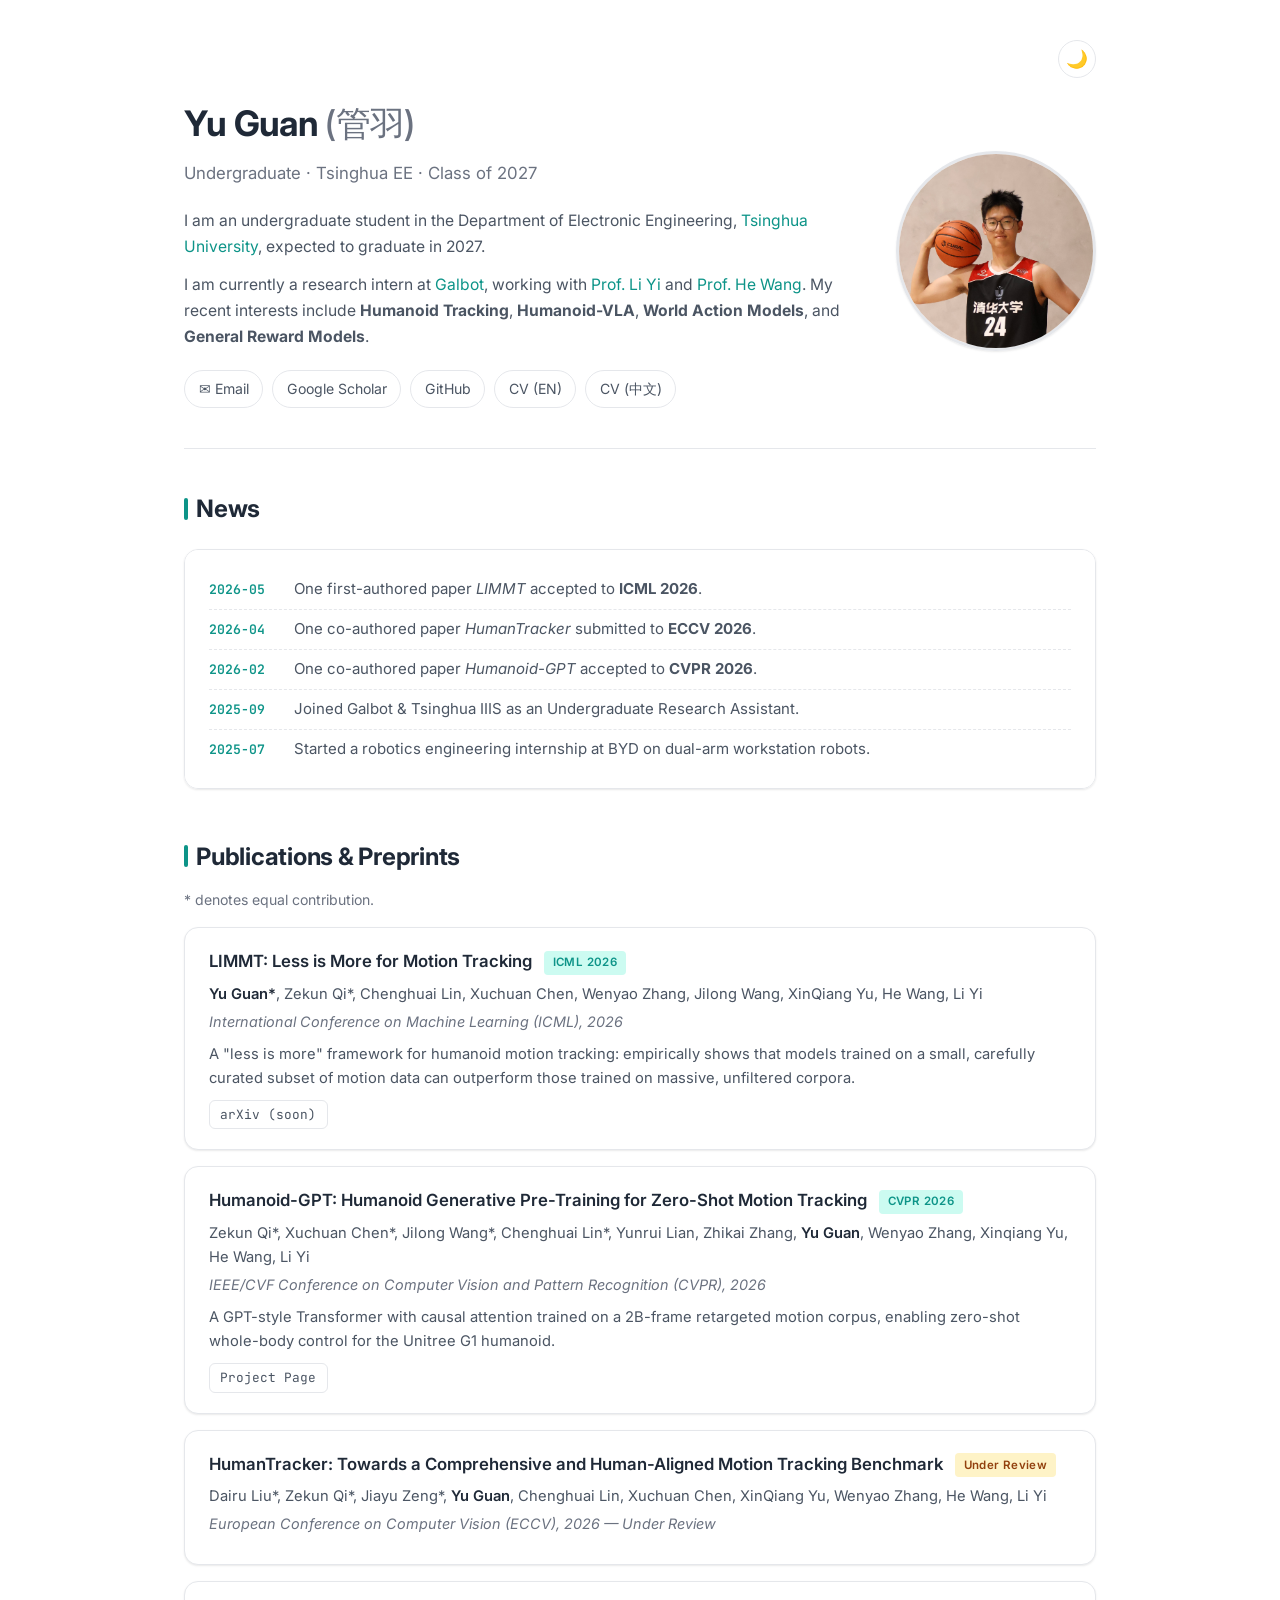
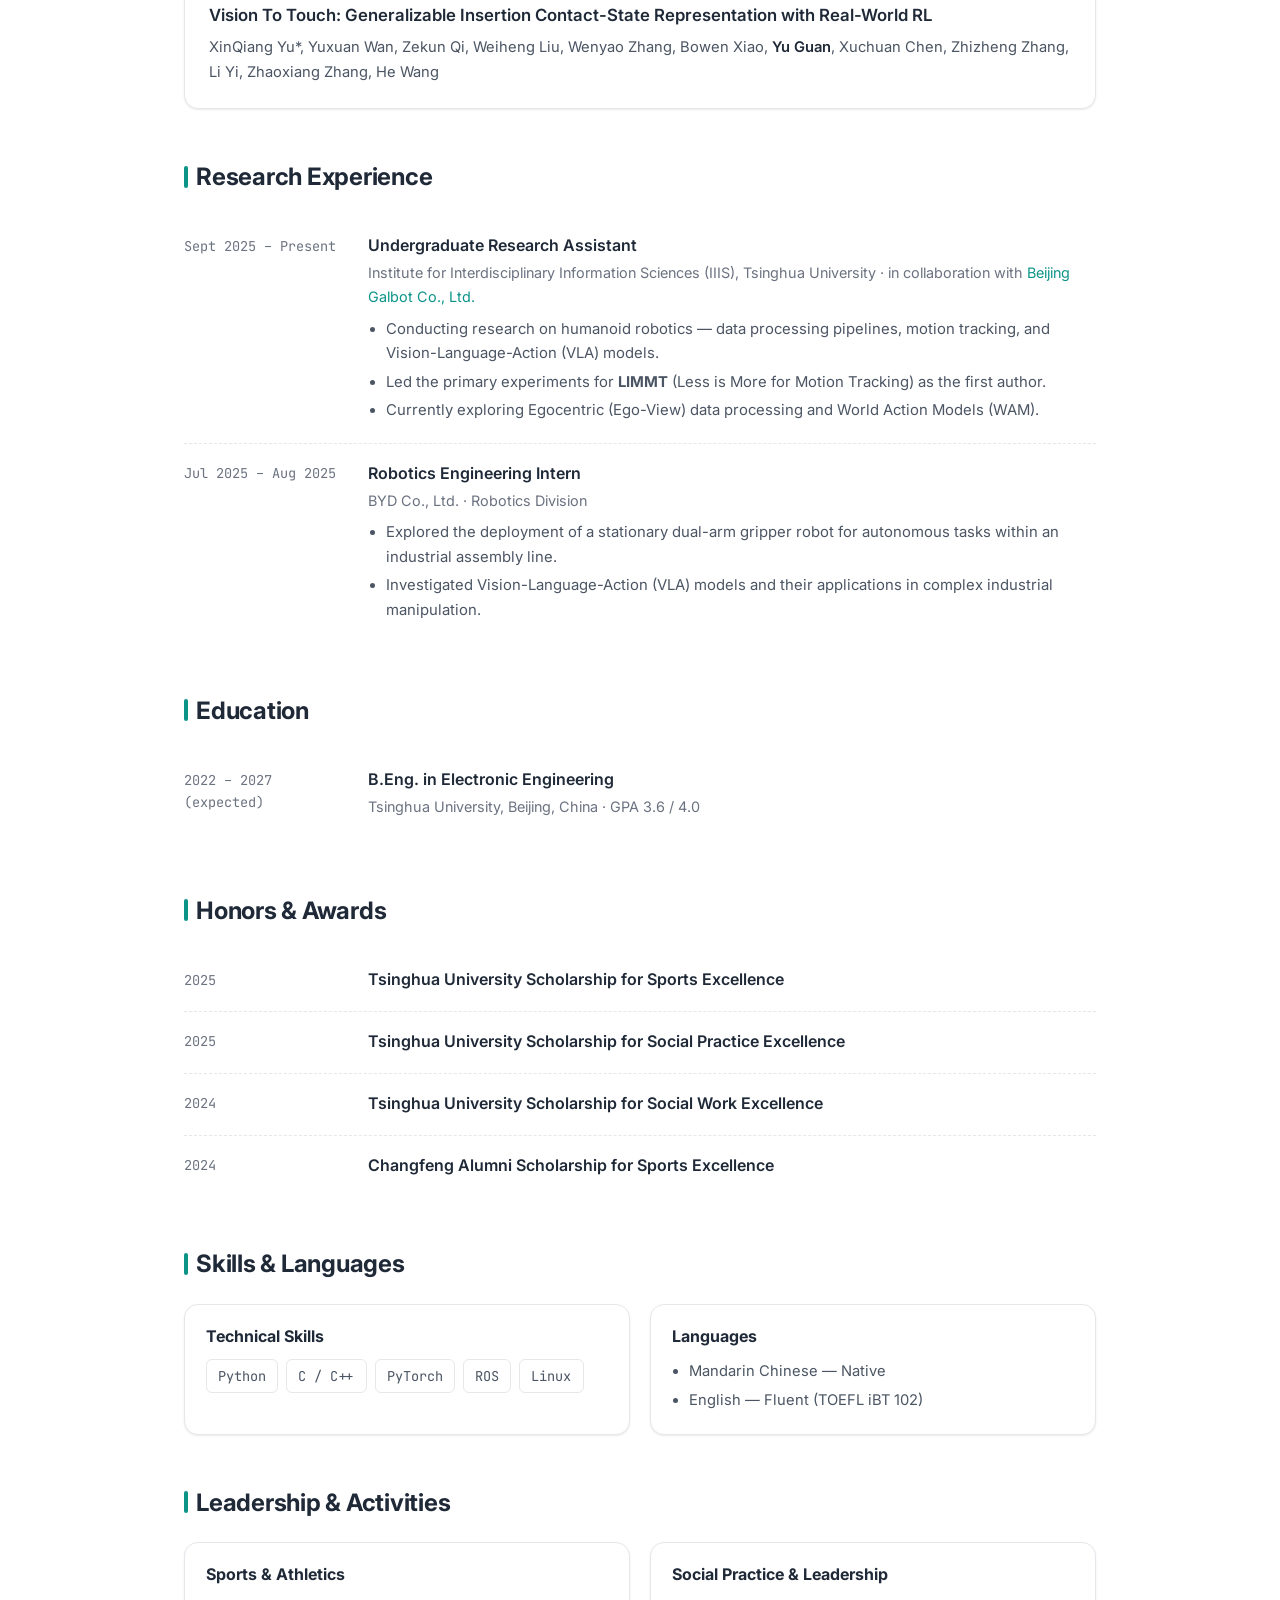
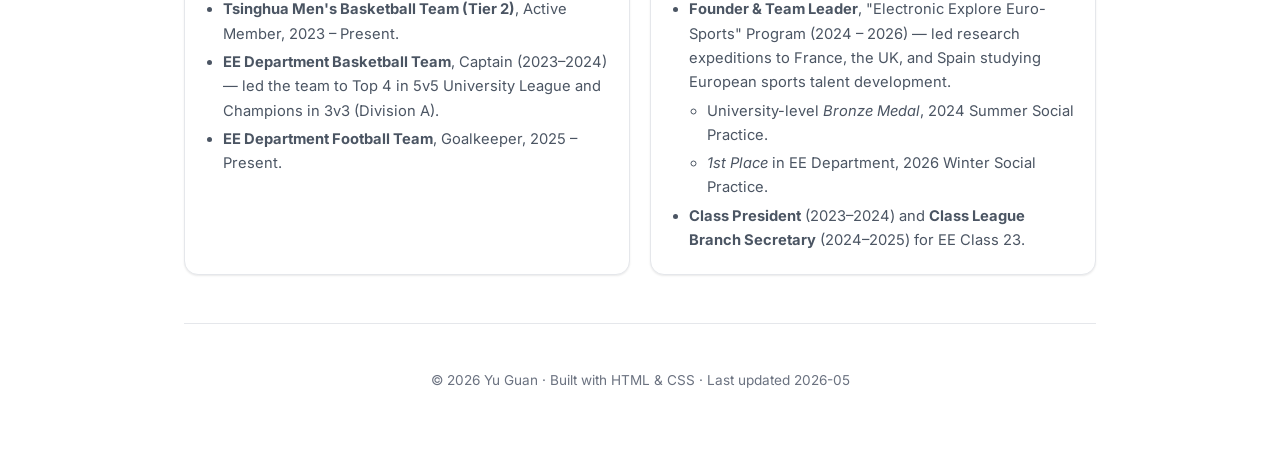
==== commit db5352a4: "Remove Hobbies subsection from Leadership & Activities Co-authored-by: Cursor <cursoragent@cursor.co" ====
--- a/index.html
+++ b/index.html
@@ -653,13 +653,6 @@
           </ul>
         </div>
       </div>
-
-      <div class="panel" style="margin-top:1.25rem;">
-        <h3>Hobbies</h3>
-        <p style="margin:0; color:var(--text-soft); font-size:.92rem;">
-          Cinematography (admirer of Christopher Nolan and Michelangelo Antonioni) and Motorsport (Formula 1).
-        </p>
-      </div>
     </section>
 
     <footer>
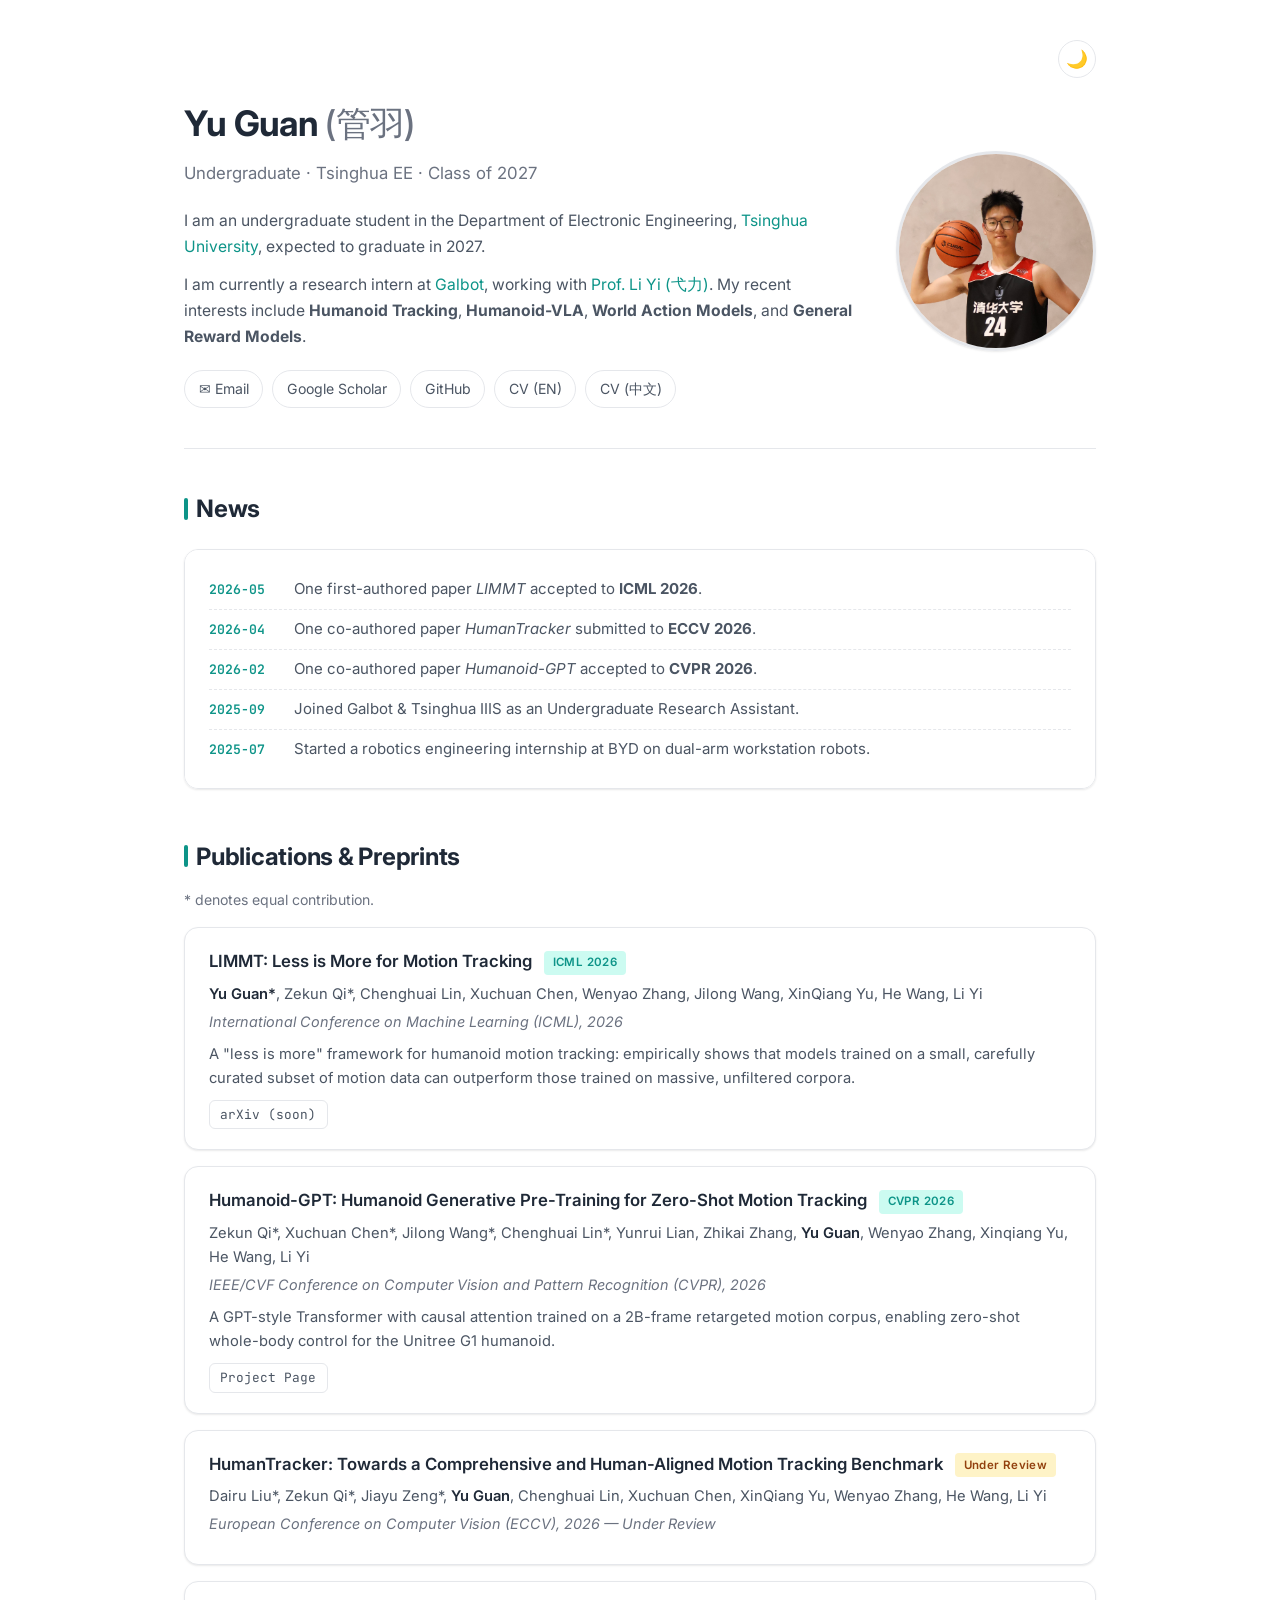
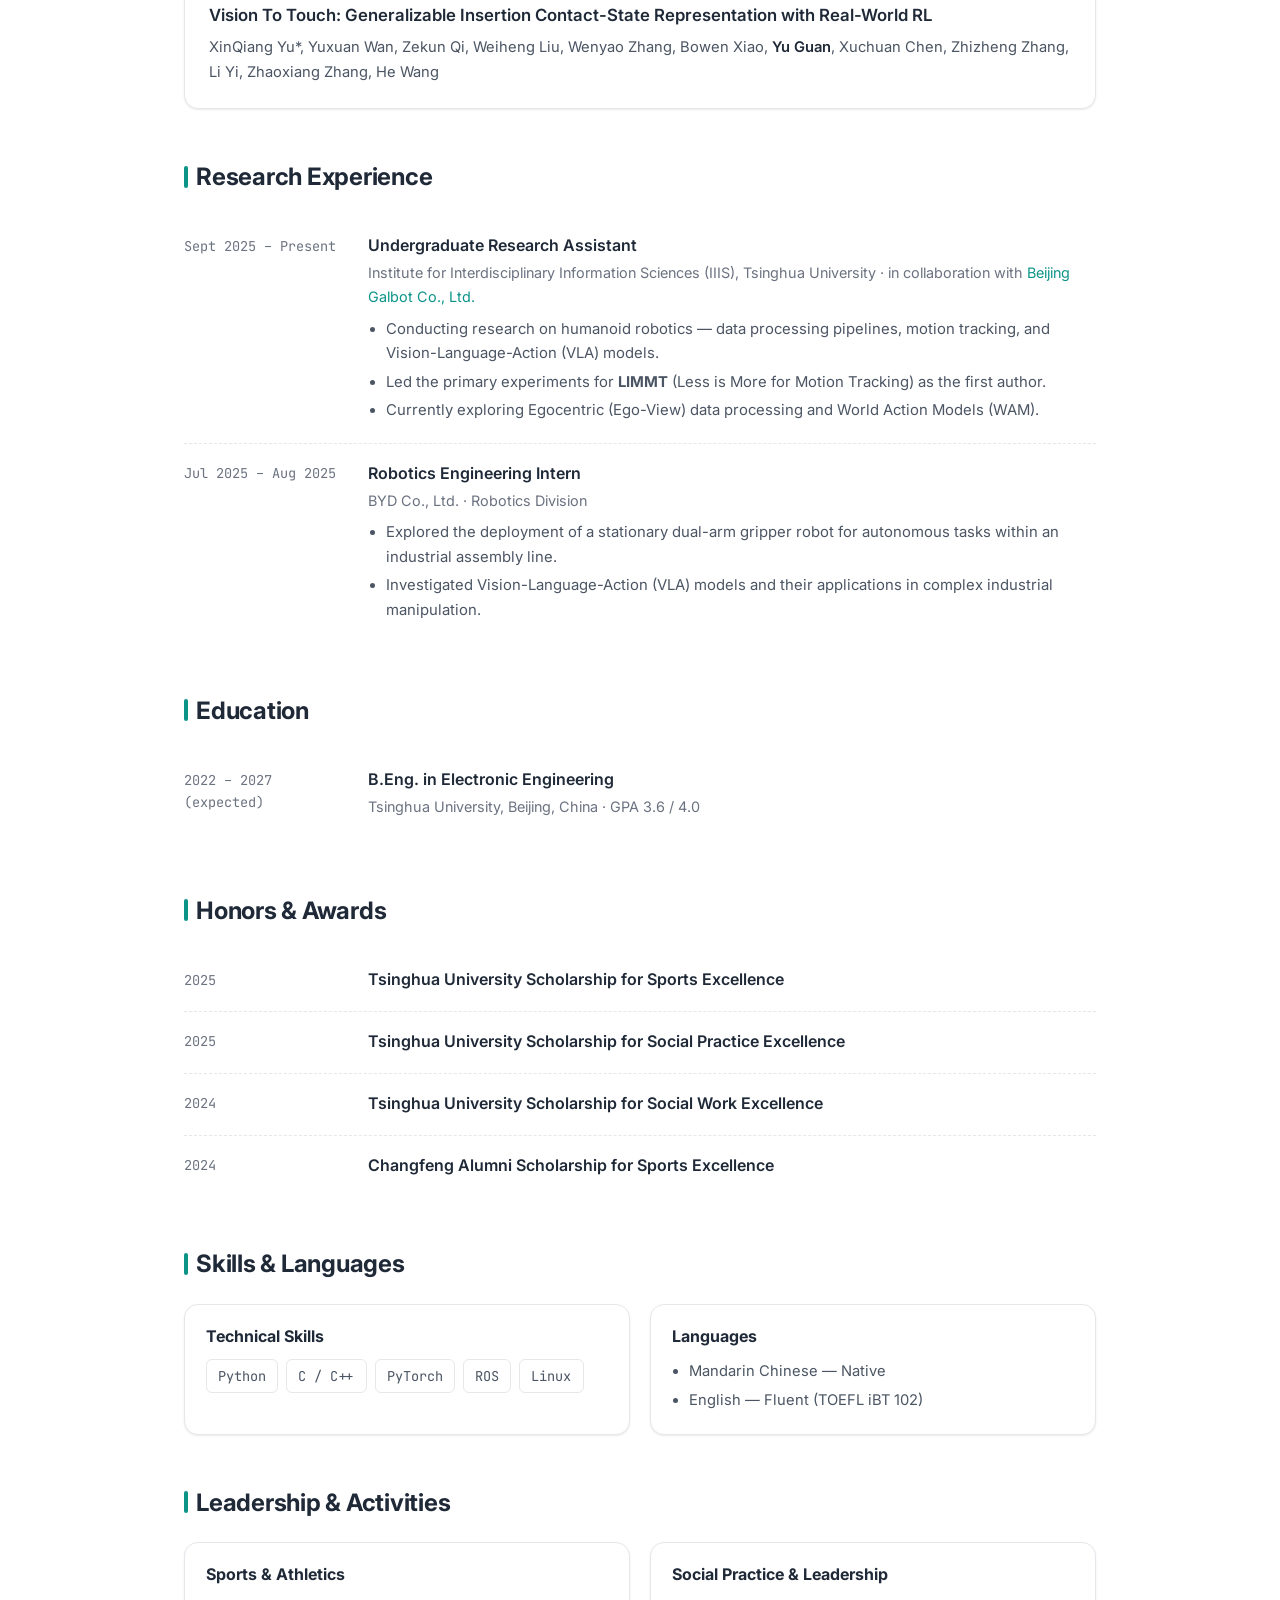
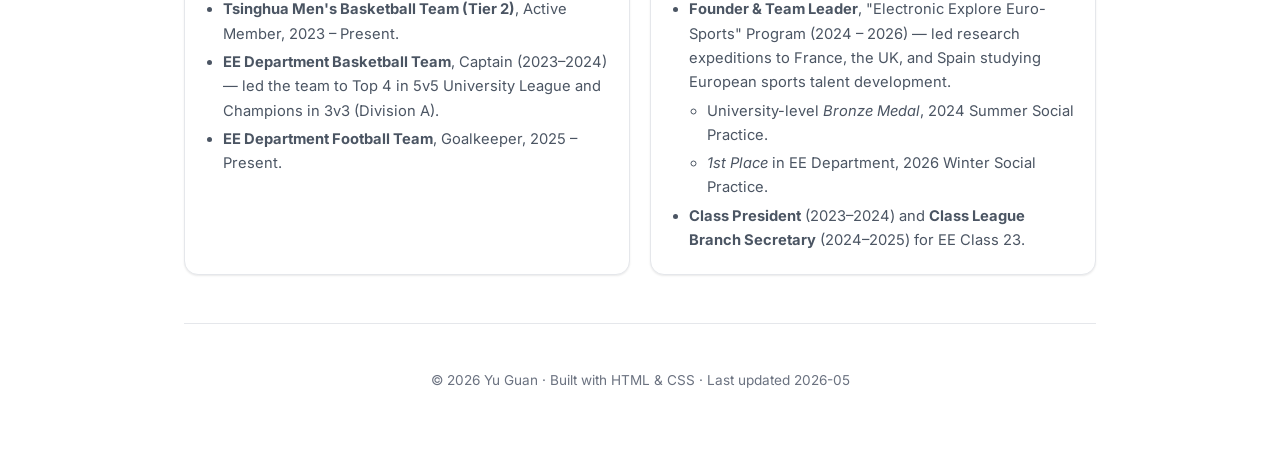
==== commit e983e65f: "Drop Prof. He Wang from bio and link Prof. Li Yi's homepage Co-authored-by: Cursor <cursoragent@curs" ====
--- a/index.html
+++ b/index.html
@@ -439,8 +439,7 @@
         </p>
         <p>
           I am currently a research intern at <a href="https://www.galbot.com/" target="_blank" rel="noopener">Galbot</a>,
-          working with <a href="#" target="_blank" rel="noopener">Prof. Li Yi</a> and
-          <a href="#" target="_blank" rel="noopener">Prof. He Wang</a>.
+          working with <a href="https://ericyi.github.io/" target="_blank" rel="noopener">Prof. Li Yi (弋力)</a>.
           My recent interests include <strong>Humanoid Tracking</strong>,
           <strong>Humanoid-VLA</strong>, <strong>World Action Models</strong>,
           and <strong>General Reward Models</strong>.
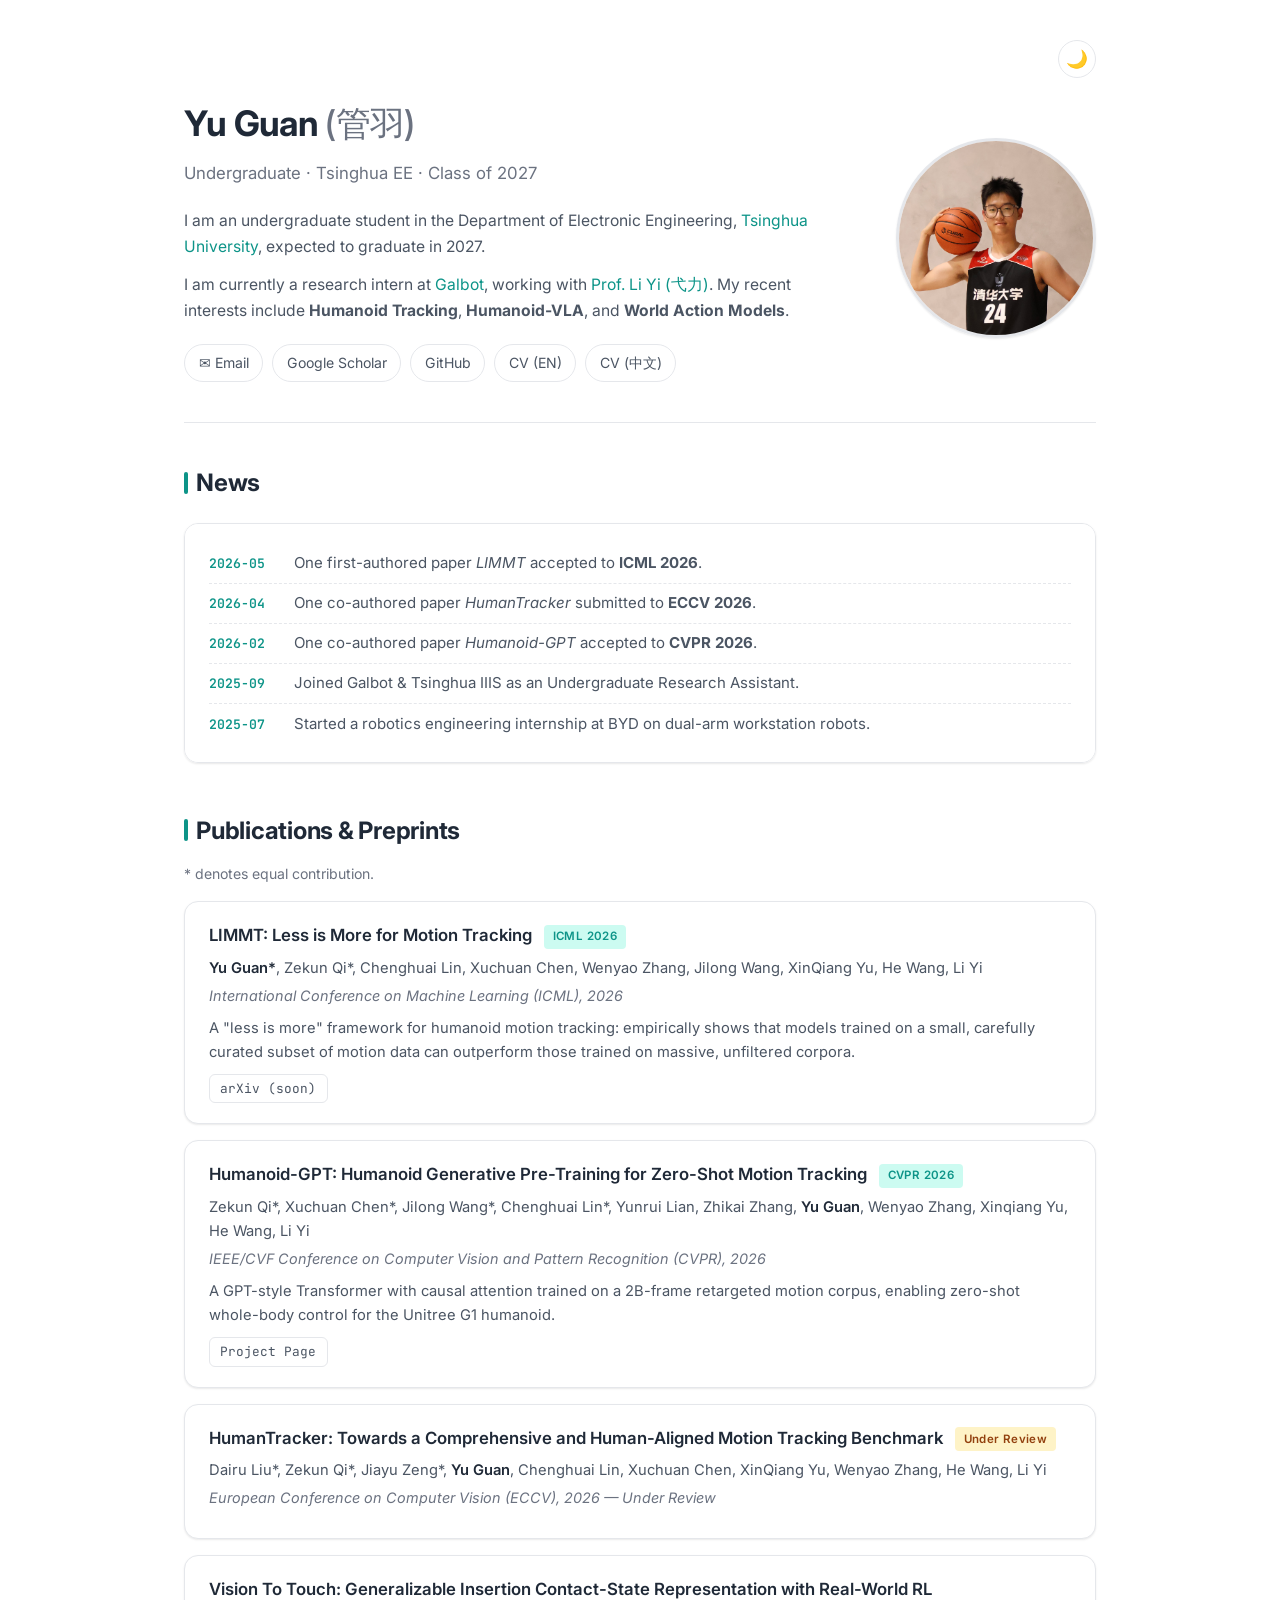
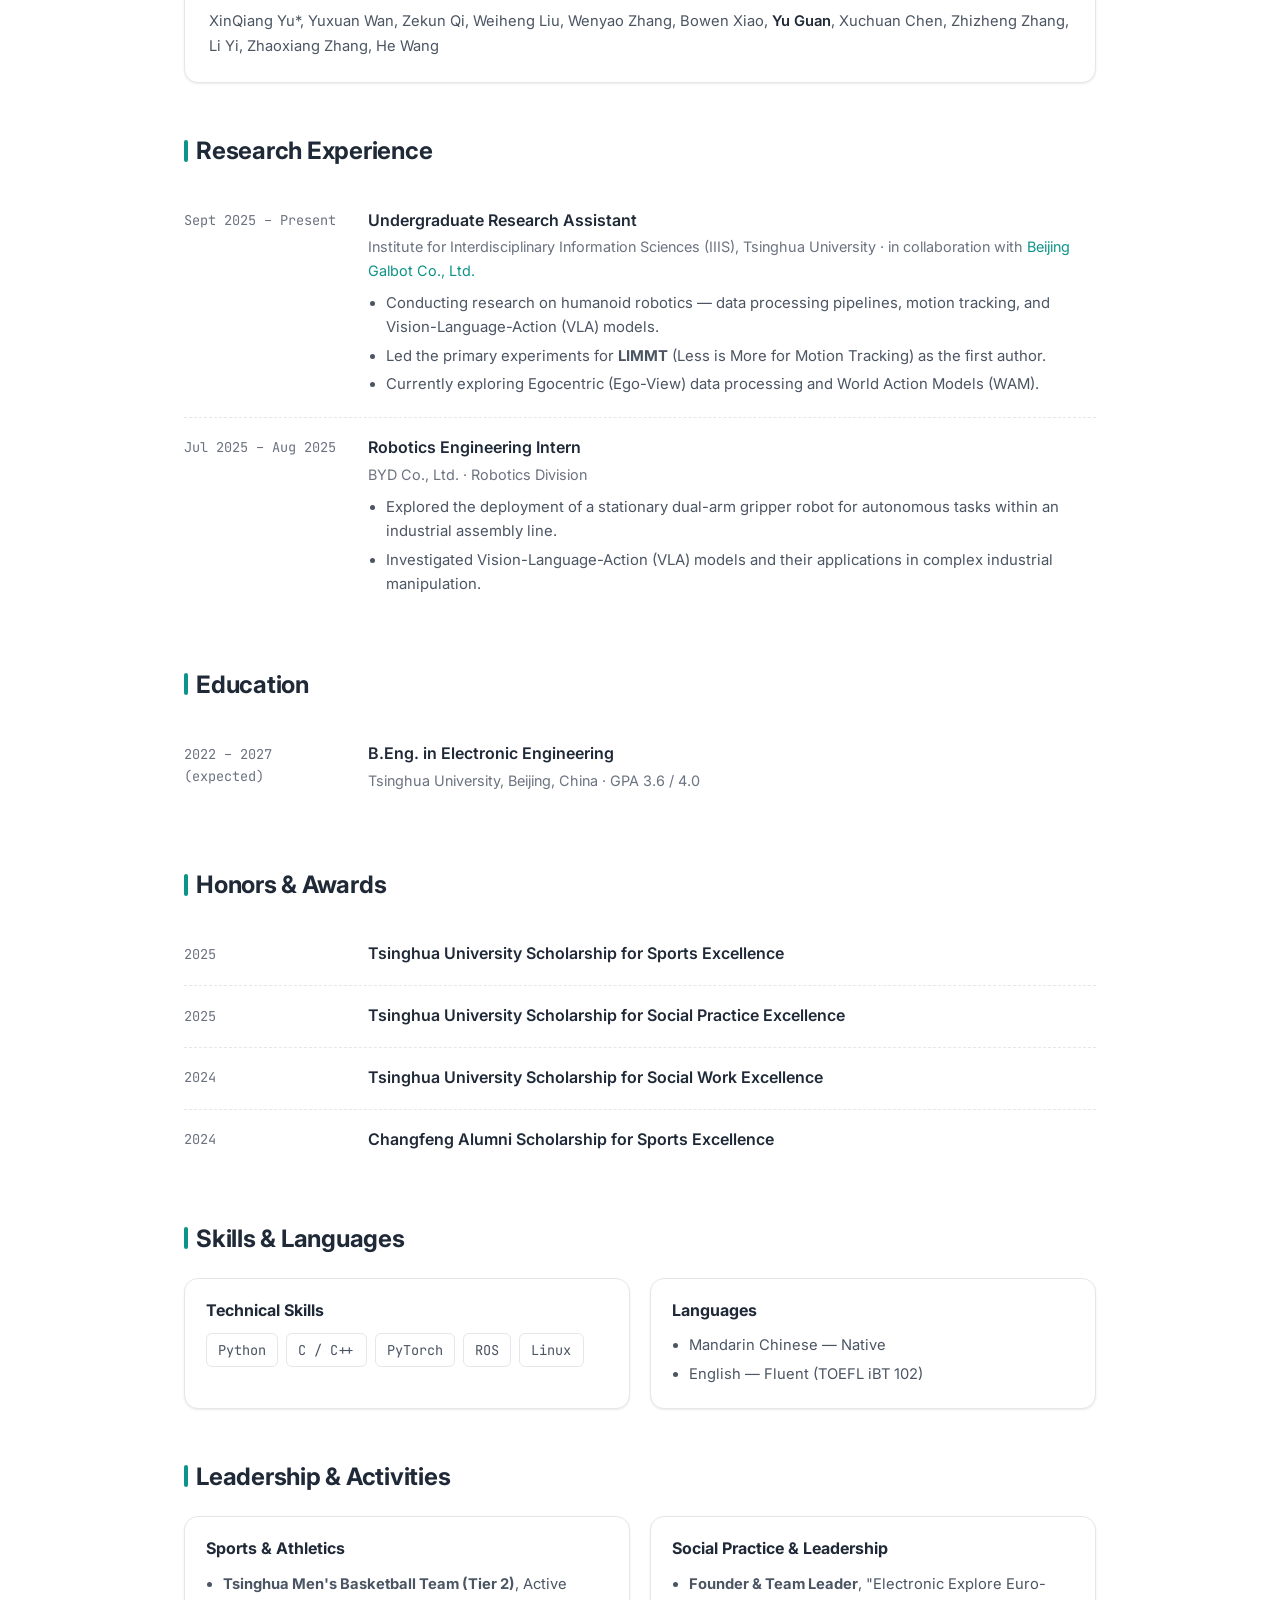
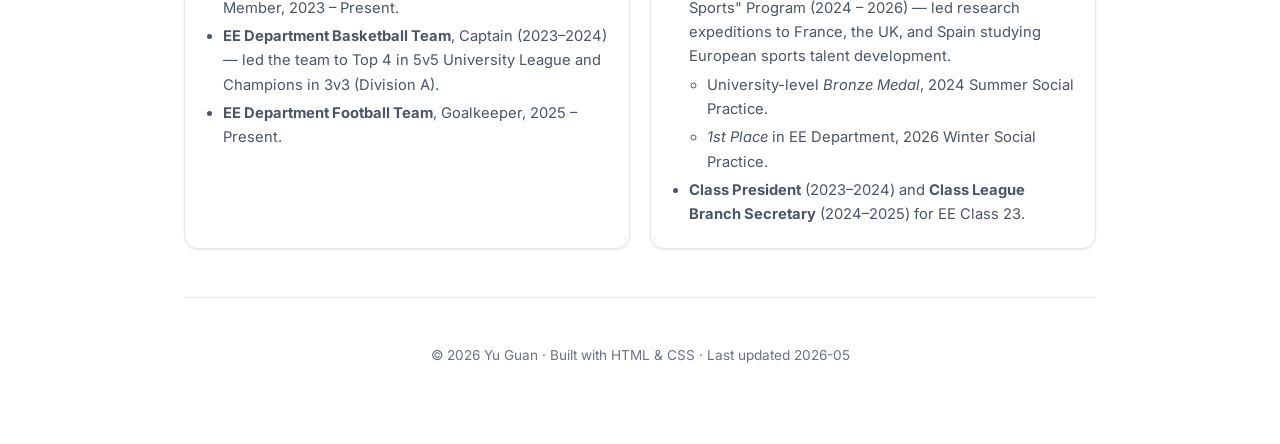
==== commit 6d05e416: "Remove General Reward Models from bio interests Co-authored-by: Cursor <cursoragent@cursor.com>" ====
--- a/index.html
+++ b/index.html
@@ -441,8 +441,7 @@
           I am currently a research intern at <a href="https://www.galbot.com/" target="_blank" rel="noopener">Galbot</a>,
           working with <a href="https://ericyi.github.io/" target="_blank" rel="noopener">Prof. Li Yi (弋力)</a>.
           My recent interests include <strong>Humanoid Tracking</strong>,
-          <strong>Humanoid-VLA</strong>, <strong>World Action Models</strong>,
-          and <strong>General Reward Models</strong>.
+          <strong>Humanoid-VLA</strong>, and <strong>World Action Models</strong>.
         </p>
 
         <div class="links">
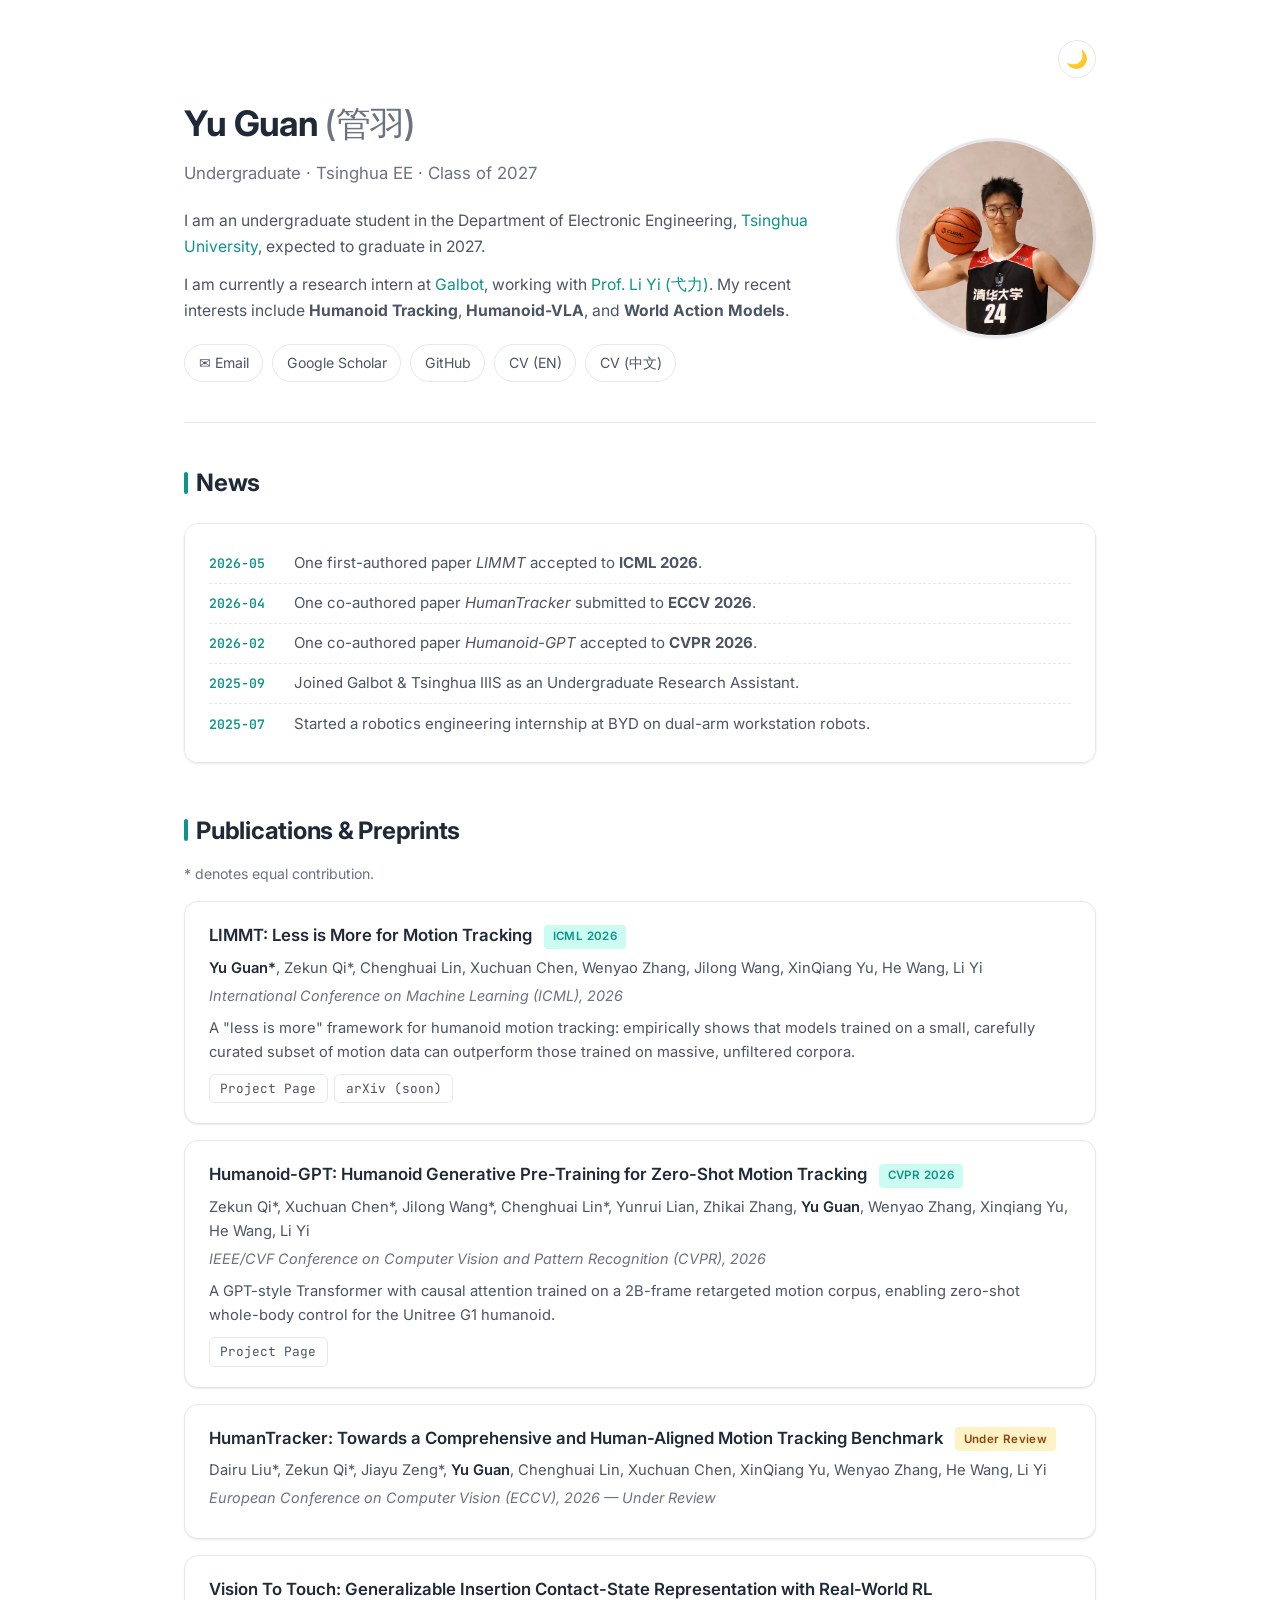
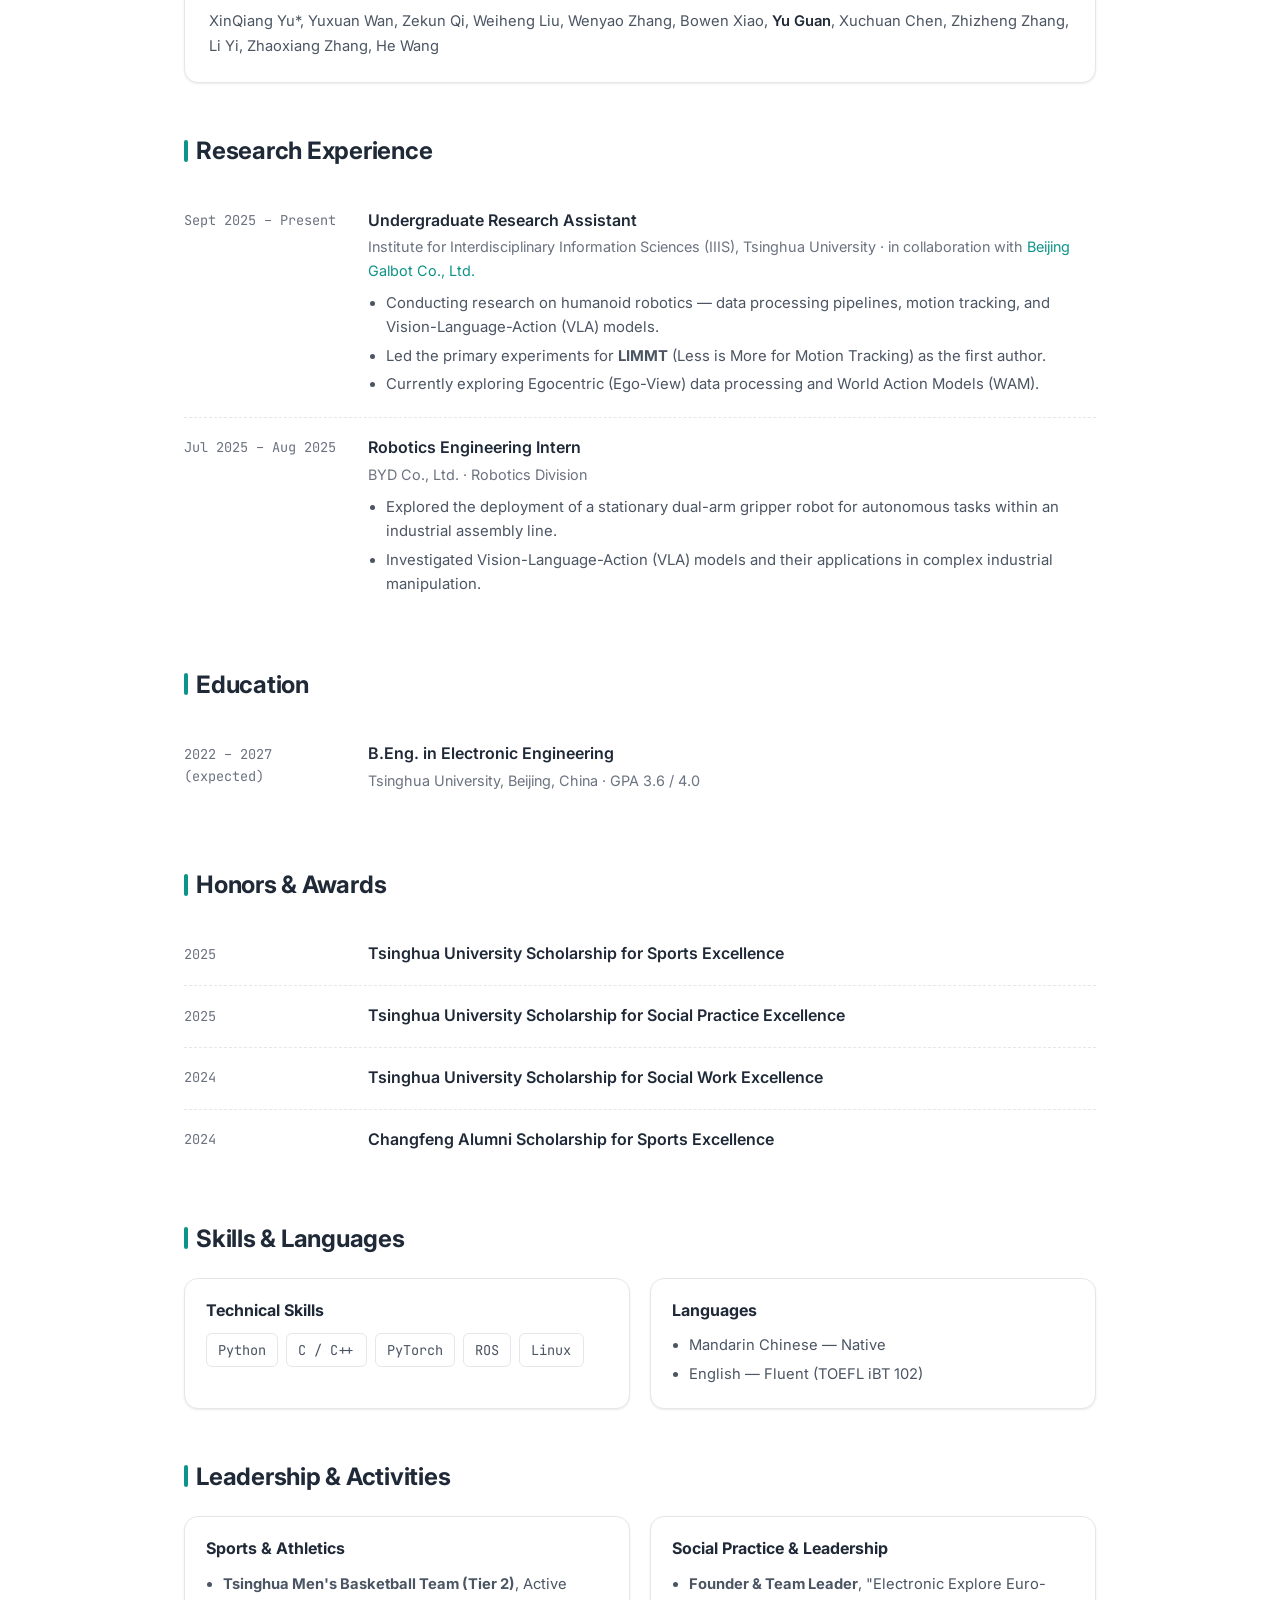
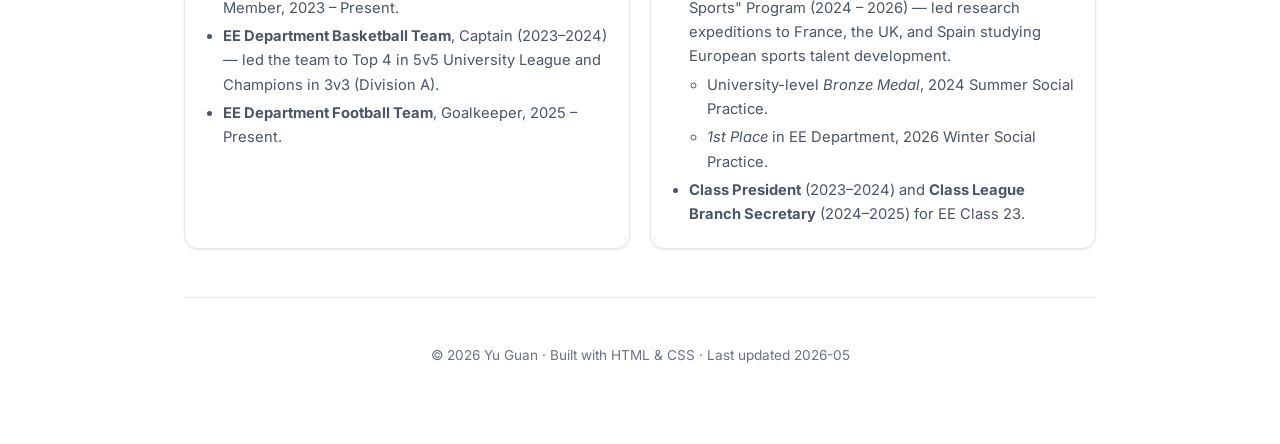
==== commit b2e808f3: "Link LIMMT project page in publications Co-authored-by: Cursor <cursoragent@cursor.com>" ====
--- a/index.html
+++ b/index.html
@@ -491,6 +491,7 @@
           unfiltered corpora.
         </div>
         <div class="pub-links">
+          <a href="https://giraffeguan.github.io/limmt/" target="_blank" rel="noopener">Project Page</a>
           <a href="#" target="_blank" rel="noopener">arXiv (soon)</a>
         </div>
       </div>
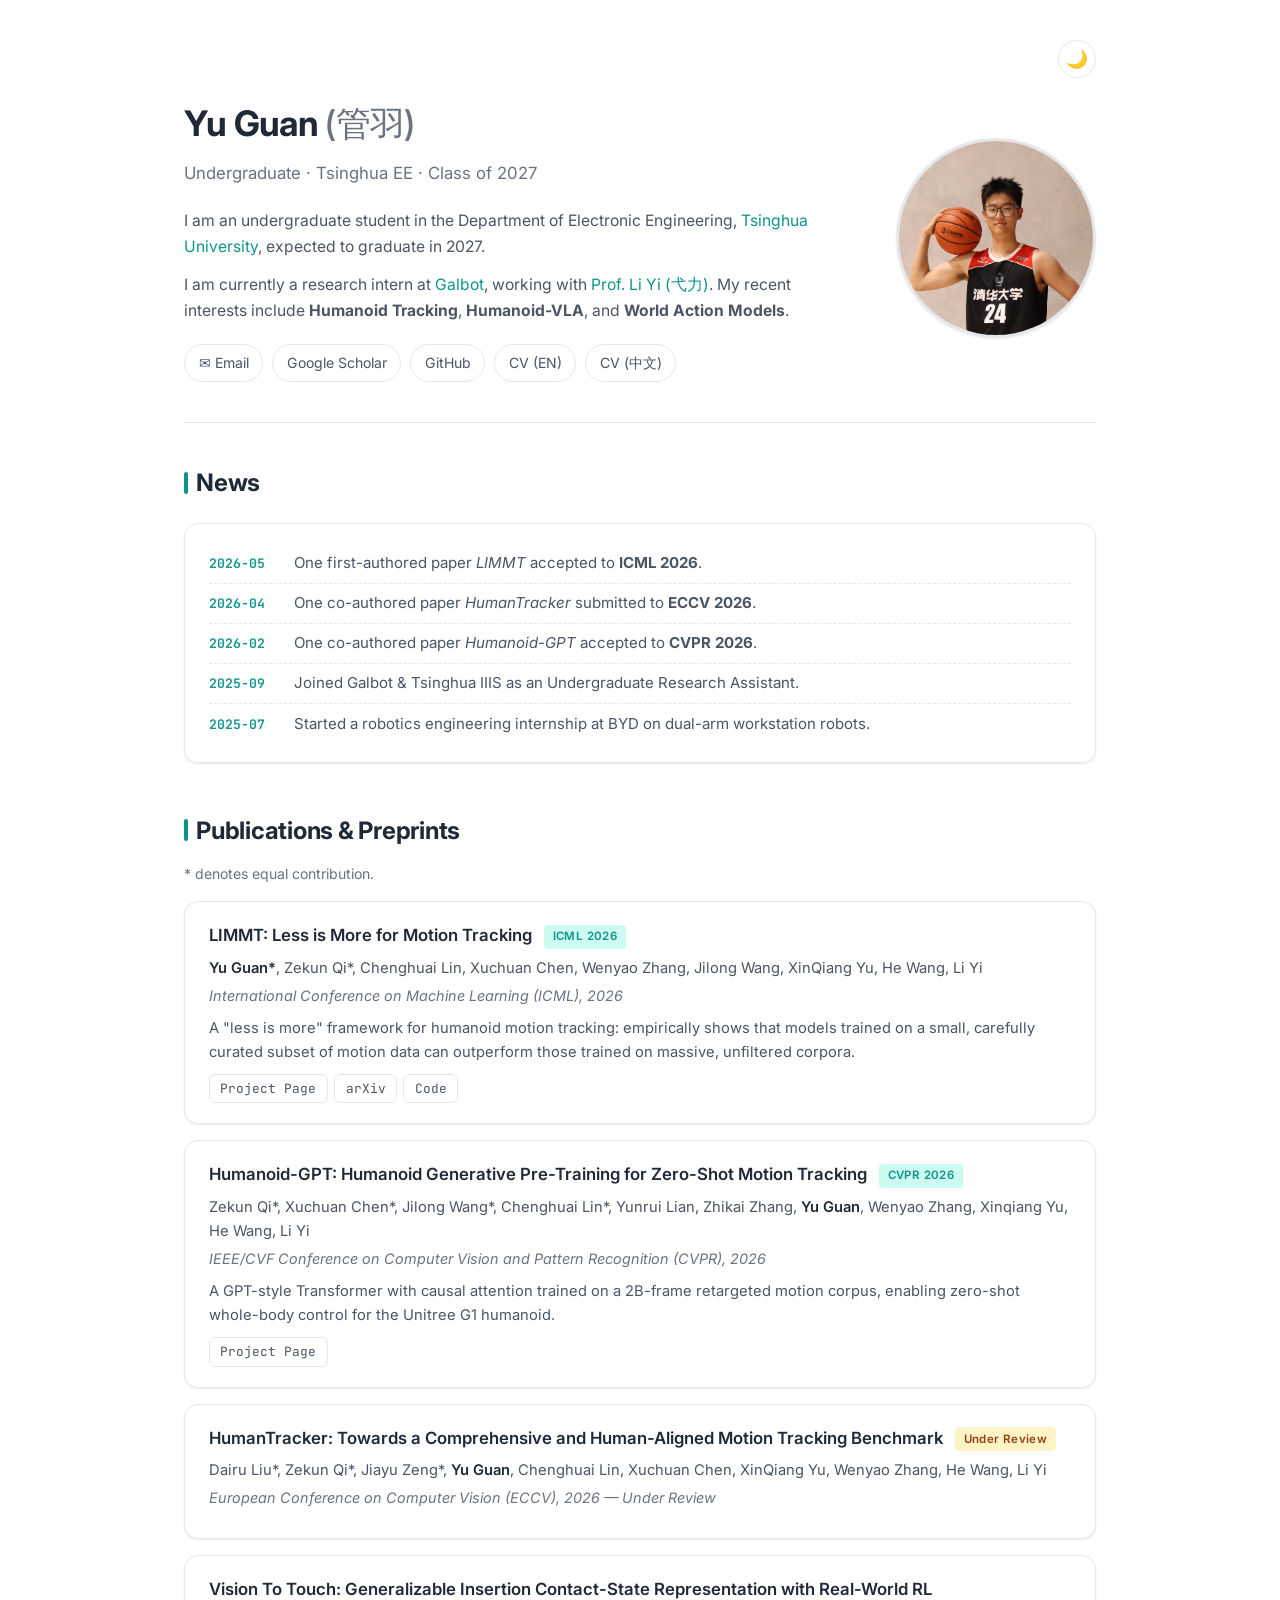
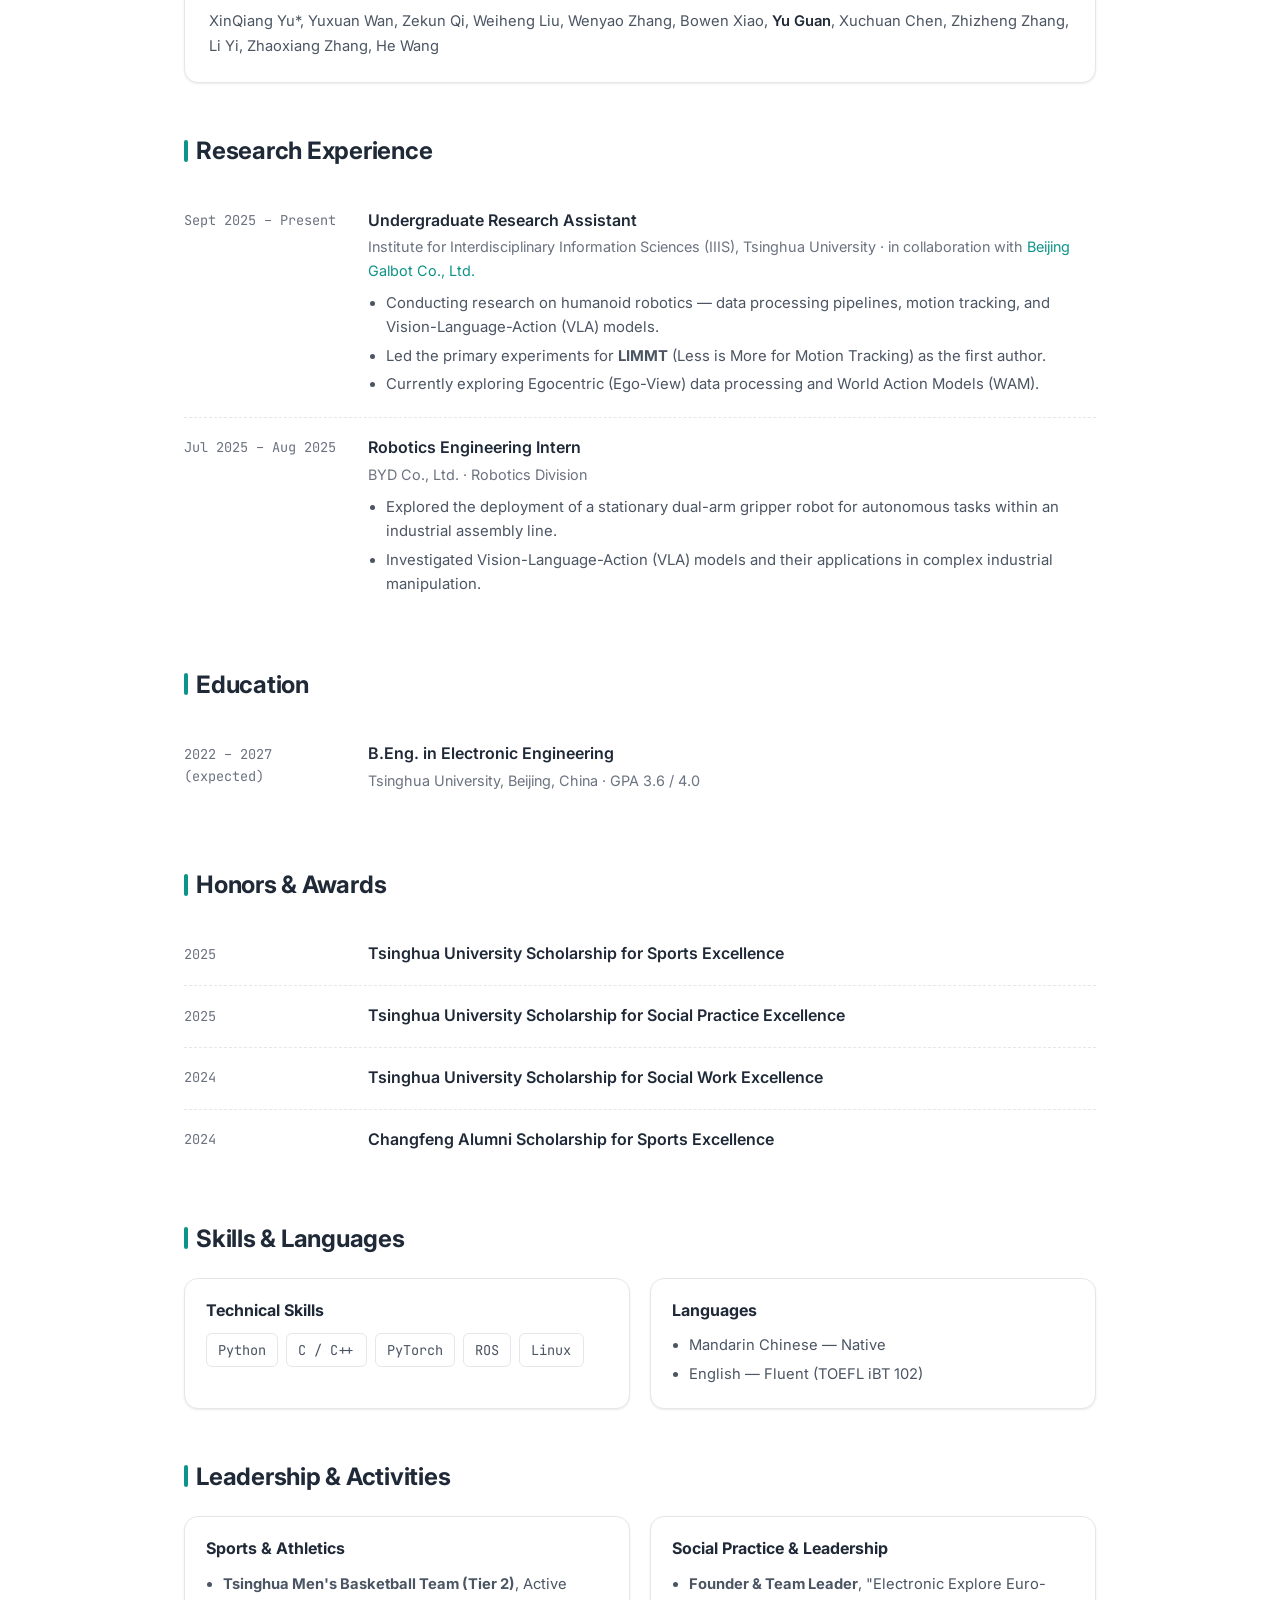
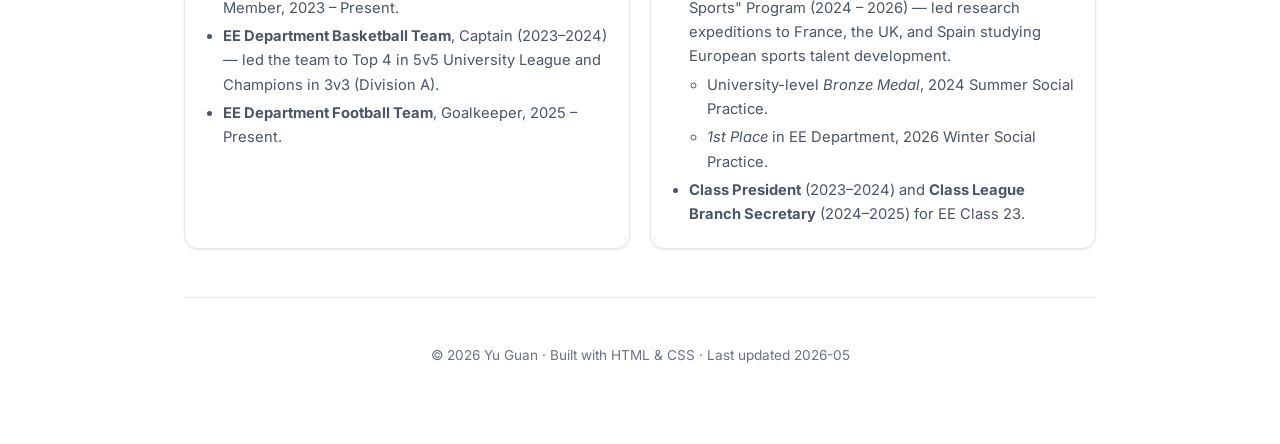
==== commit 93ec1084: "Add ICML 2026 badge and link real arXiv / Code on LIMMT project page - LIMMT page: add ICML 2026 ven" ====
--- a/index.html
+++ b/index.html
@@ -492,7 +492,8 @@
         </div>
         <div class="pub-links">
           <a href="https://giraffeguan.github.io/limmt/" target="_blank" rel="noopener">Project Page</a>
-          <a href="#" target="_blank" rel="noopener">arXiv (soon)</a>
+          <a href="https://arxiv.org/abs/2606.06953" target="_blank" rel="noopener">arXiv</a>
+          <a href="https://github.com/GalaxyGeneralRobotics/Humanoid-GPT/blob/main/projects/LIMMT.md" target="_blank" rel="noopener">Code</a>
         </div>
       </div>
 
